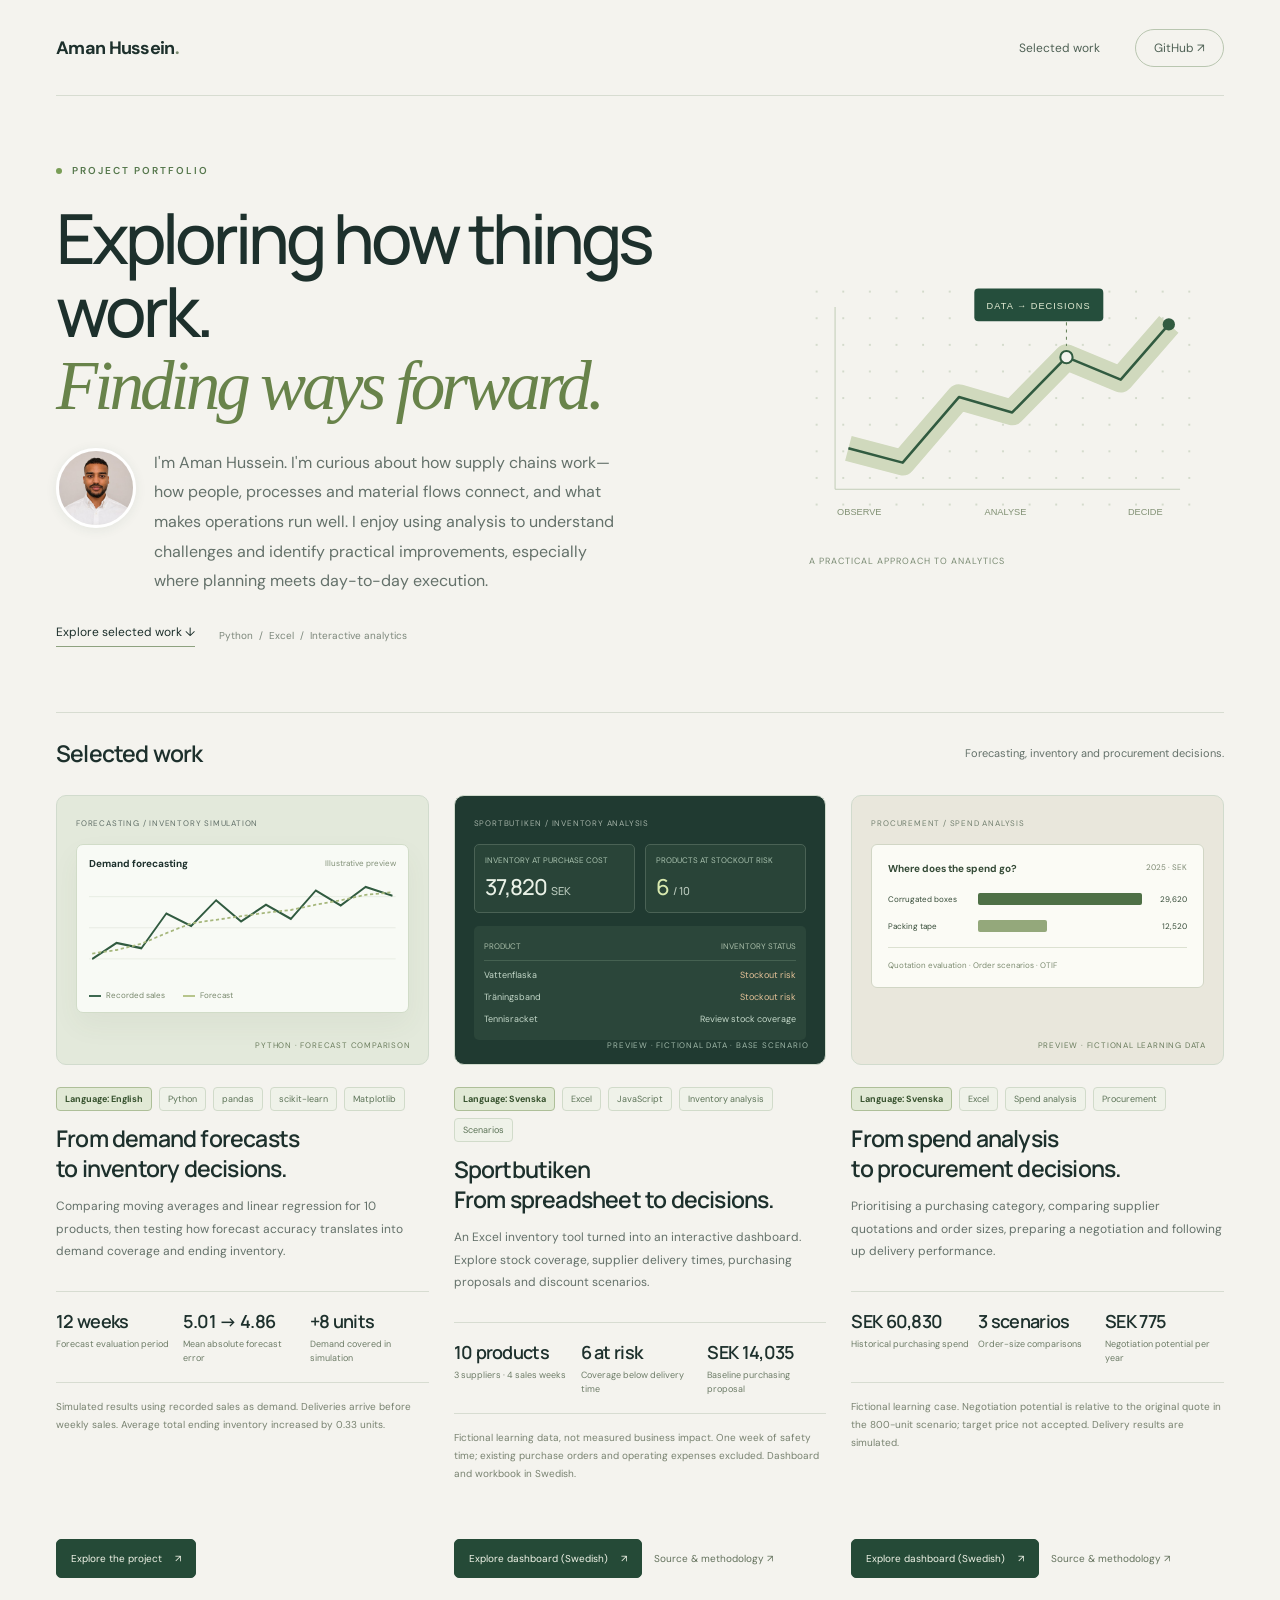
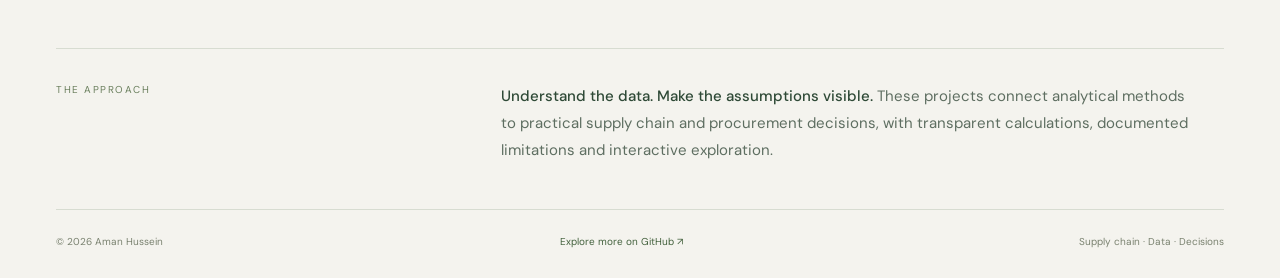
==== index.html @ ba4abe43 "Add approved portrait beside portfolio introduction" ====
<!doctype html>
<html lang="en">
<head>
<meta charset="utf-8"><meta name="viewport" content="width=device-width,initial-scale=1">
<title>Aman Hussein — Supply Chain Analytics</title>
<meta name="description" content="Selected projects by Aman Hussein. Explore forecasting, inventory planning, spend analysis and procurement decisions.">
<link rel="preconnect" href="https://fonts.googleapis.com">
<link href="https://fonts.googleapis.com/css2?family=DM+Sans:wght@400;500;600;700&family=Manrope:wght@400;500;600;700;800&display=swap" rel="stylesheet">
<style>
:root{--paper:#f4f3ee;--ink:#1d302c;--muted:#64716a;--green:#254e3c;--lime:#c3dc89;--line:#d7dcd1}
*{box-sizing:border-box}html{scroll-behavior:smooth}body{margin:0;background:var(--paper);color:var(--ink);font:15px "DM Sans",sans-serif;-webkit-font-smoothing:antialiased}a{color:inherit}a:focus-visible{outline:3px solid #769449;outline-offset:6px}::selection{background:#d0e5a8}nav,main,footer{width:min(1320px,calc(100% - 112px));margin:auto}nav{height:96px;display:flex;justify-content:space-between;align-items:center;border-bottom:1px solid var(--line)}.name{text-decoration:none;font-weight:700;letter-spacing:-.7px;font-size:18px}.name span{color:#7c8c72}.nav-links{display:flex;gap:35px;align-items:center}.nav-links a{text-decoration:none;font-size:12px;color:#4f6155}.nav-links a:hover{color:#1f442d}.external{border:1px solid #b9c6b0;border-radius:30px;padding:10px 18px}.hero{display:grid;grid-template-columns:1.4fr 1fr;gap:40px;padding:68px 0 65px;position:relative;align-items:center}.eyebrow{font-size:10px;letter-spacing:2px;font-weight:600;text-transform:uppercase;color:#55774c;display:flex;align-items:center;gap:10px}.eyebrow:before{content:"";height:6px;width:6px;background:#799d56;border-radius:50%}h1{font:500 clamp(46px,5.4vw,76px)/1.05 Manrope,sans-serif;letter-spacing:-4px;margin:25px 0}.emphasis{font-family:Georgia,serif;font-style:italic;font-weight:400;color:#68834a}.intro{font-size:16px;line-height:1.85;max-width:480px;color:var(--muted);margin:25px 0}.hero-bottom{display:flex;align-items:center;gap:24px;margin-top:28px}.text-link{font-size:12px;text-decoration:none;border-bottom:1px solid #8ea280;padding-bottom:6px}.discipline{font-size:10px;color:#7c877b}.hero-art{position:relative;padding:20px 5px 0 35px}.hero-art svg{width:100%;display:block;overflow:visible}.art-caption{display:flex;justify-content:space-between;color:#7a8b73;font-size:9px;letter-spacing:1px;margin:10px 20px 0}.work-head{display:flex;align-items:center;justify-content:space-between;padding:24px 0 26px;border-top:1px solid var(--line)}.work-title{display:flex;gap:16px;align-items:baseline}h2{font:600 23px Manrope,sans-serif;letter-spacing:-.8px;margin:0}.counter{font-size:10px;color:#75836d;border:1px solid #cbd4c4;border-radius:20px;padding:4px 8px}.work-head p{font-size:11px;color:var(--muted);margin:0}.projects{display:grid;grid-template-columns:1fr 1fr;gap:30px}.project{min-width:0;display:flex;flex-direction:column}.preview{display:block;position:relative;height:285px;border-radius:10px;overflow:hidden;text-decoration:none;border:1px solid #d1dbcd;transition:transform .25s,border-color .25s}.preview:hover{transform:translateY(-4px);border-color:#829b72}.preview-forecast{background:#e3e9db;padding:26px 29px}.preview-stock{background:#203a31;padding:26px 29px;color:#e9f1e6}.preview-meta{font-size:9px;letter-spacing:1.3px;font-weight:600;display:flex;justify-content:space-between;margin-bottom:16px}.preview-meta span:last-child{opacity:.65;font-weight:400}.mini-chart{background:#f8faf5;border:1px solid #d1dcc8;border-radius:7px;padding:16px 18px;box-shadow:0 12px 28px #4155360e}.mini-chart-header{display:flex;align-items:center;justify-content:space-between;font-size:10px}.mini-chart-header small{font-size:8px;color:#819077}.mini-chart svg{width:100%;height:126px;display:block}.chart-legend{display:flex;gap:18px;font-size:8px;color:#77876b;align-items:center}.chart-legend span:before{content:"";display:inline-block;width:12px;height:2px;background:#3d6850;vertical-align:middle;margin-right:5px}.chart-legend span:last-child:before{background:#b7c58c}.preview-label{position:absolute;right:17px;bottom:14px;font-size:8px;letter-spacing:.8px;color:#6c7e5e}.preview-stock .preview-label{color:#9fb7a8}.stock-dash{display:grid;grid-template-columns:1fr 1fr;gap:10px}.stock-kpi{border:1px solid #4a6255;border-radius:5px;padding:13px;background:#294438}.stock-kpi small{font-size:8px;color:#a8c1ae;display:block;margin-bottom:7px}.stock-kpi strong{font:500 24px Manrope;letter-spacing:-1px}.stock-kpi strong span{font-size:11px;color:#b9c9bc;margin-left:4px;letter-spacing:0}.stock-kpi:last-child strong{color:#d8e9af}.stock-list{margin-top:13px;padding:13px 15px;background:#2b463a;border-radius:5px;font-size:9px}.stock-line{display:flex;justify-content:space-between;padding:5px 0;color:#c4d8c9}.stock-line:first-child{border-bottom:1px solid #456151;padding-bottom:9px;margin-bottom:3px;color:#a9bea9;font-size:8px}.risk{color:#e4c197!important}.tag-row{display:flex;gap:7px;flex-wrap:wrap;padding:22px 0 13px}.tag{font-size:9px;color:#5c7357;border:1px solid #d1dbca;border-radius:4px;padding:5px 8px;background:#eff2e9}.project h3{font:600 clamp(21px,2.15vw,29px)/1.3 Manrope;letter-spacing:-1px;margin:0 0 12px;max-width:510px}.project-description{font-size:13px;line-height:1.85;color:var(--muted);margin:0;max-width:540px;min-height:74px}.project-facts{display:grid;grid-template-columns:repeat(3,1fr);border-top:1px solid var(--line);border-bottom:1px solid var(--line);margin:22px 0 15px;padding:17px 0;gap:14px}.fact strong{display:block;font:600 21px Manrope;letter-spacing:-.7px}.fact small{display:block;font-size:10px;line-height:1.5;color:#6d7c67;margin-top:5px}.project-note{font-size:10px;line-height:1.8;color:#788270;margin:0 0 20px;min-height:54px}.project-actions{display:flex;align-items:center;gap:22px;margin-top:auto;padding-bottom:12px}.button{background:#254a37;border:1px solid #254a37;color:#f2f5e9;text-decoration:none;padding:12px 19px;border-radius:5px;font-size:11px;display:inline-flex;align-items:center;justify-content:space-between;gap:22px;transition:background .15s}.button:hover{background:#376247}.source-link{font-size:10px;text-decoration:none;color:#63715c}.source-link:hover{text-decoration:underline}.approach{border-top:1px solid var(--line);margin-top:58px;display:grid;grid-template-columns:.8fr 1.5fr;gap:60px;padding:34px 0 45px}.approach-title{font-size:10px;letter-spacing:1.5px;color:#6a7f5d;text-transform:uppercase}.approach p{margin:0;font-size:15px;line-height:1.8;color:#5e6e61;max-width:700px}.approach p strong{font-weight:500;color:#2e4936}footer{border-top:1px solid var(--line);padding:25px 0 30px;display:flex;justify-content:space-between;align-items:center;color:#79816f;font-size:10px}footer a{text-decoration:none;color:#43613d}.mobile-only{display:none}@media(min-width:1600px){.hero{padding-top:82px;padding-bottom:80px}.preview{height:310px}.mini-chart svg{height:145px}.stock-kpi{padding:17px}.stock-list{padding-top:17px;padding-bottom:17px}}@media(max-width:1050px){nav,main,footer{width:calc(100% - 64px)}.hero{grid-template-columns:1.25fr 1fr;gap:20px}h1{font-size:55px;letter-spacing:-3px}.hero-art{padding-left:0}.preview{height:265px;padding:22px}.preview-meta{font-size:8px}.mini-chart{padding:13px}.mini-chart svg{height:115px}.project-facts{gap:10px}.fact strong{font-size:18px}.project-actions{gap:14px}.button{padding:11px 13px;gap:15px}.source-link{font-size:9px}}@media(max-width:760px){nav,main,footer{width:calc(100% - 40px)}nav{height:76px}.nav-links{gap:16px}.nav-links a{font-size:11px}.hero{grid-template-columns:1fr;padding:42px 0 40px}.hero-art{display:none}h1{font-size:clamp(44px,9vw,66px);letter-spacing:-2.8px}.intro{font-size:15px;max-width:520px}.projects{grid-template-columns:1fr;gap:40px}.work-head{align-items:start;gap:15px}.work-head p{max-width:135px;text-align:right;line-height:1.6;font-size:10px}.preview{height:285px}.mini-chart svg{height:133px}.project-description,.project-note{min-height:0}.fact strong{font-size:22px}.approach{grid-template-columns:1fr;gap:18px;margin-top:35px;padding-top:27px}.project h3{font-size:27px}.project-actions{gap:23px}.button{font-size:12px;padding:13px 17px}.source-link{font-size:11px}.hero-bottom{gap:17px}.discipline{font-size:9px}.external{padding:8px 12px}footer{gap:20px;line-height:1.7}}@media(prefers-reduced-motion:reduce){html{scroll-behavior:auto}*{transition:none!important}}
.language-tag{background:#e1e9d5;border-color:#aebf99;color:#36512d;font-weight:700}
.preview-procurement{background:#e9e7dc;padding:26px 25px;color:#344a36}.procurement-mini{background:#fbfbf5;border:1px solid #d1d6c5;border-radius:6px;padding:17px 16px}.procurement-mini-title{display:flex;justify-content:space-between;font-size:10px;margin-bottom:18px}.procurement-mini-title span{font-size:8px;color:#7d8972}.procurement-mini-row{display:grid;grid-template-columns:90px 1fr 45px;align-items:center;gap:10px;font-size:8px;margin:15px 0}.procurement-mini-row i{height:12px;background:#4e7046;border-radius:2px}.procurement-mini-row:nth-child(3) i{width:42%;background:#94a87b}.procurement-mini-row b{font-weight:400;text-align:right}.procurement-foot{border-top:1px solid #dce1d1;padding-top:12px;font-size:8px;color:#7d8c71}.preview-procurement .preview-label{color:#6a7c5d}@media(min-width:1200px){.projects{grid-template-columns:repeat(3,minmax(0,1fr));gap:25px}.project h3{font-size:23px;letter-spacing:-.8px}.preview{padding:22px 19px;height:270px}.preview-meta{font-size:8px;letter-spacing:.8px}.mini-chart{padding:12px}.mini-chart svg{height:120px}.stock-kpi{padding:10px}.stock-kpi strong{font-size:22px}.stock-list{padding:10px}.project-actions{flex-wrap:wrap;gap:12px}.project-facts{gap:8px}.fact strong{font-size:18px}.fact small{font-size:9px}.project-description{font-size:12px}.procurement-mini-row{grid-template-columns:84px 1fr 39px;gap:6px}.project-note{min-height:90px}.button{font-size:10px;padding:12px 14px;gap:13px}}.intro-profile{display:flex;align-items:flex-start;gap:18px;margin:25px 0;max-width:560px}.profile-photo{width:80px;height:80px;flex:0 0 80px;border-radius:50%;object-fit:cover;border:3px solid #fff;box-shadow:0 2px 12px rgba(37,78,60,.08)}.intro-profile .intro{margin:0;min-width:0}@media(max-width:760px){.intro-profile{gap:14px}.profile-photo{width:64px;height:64px;flex-basis:64px}}
</style>
</head>
<body>
<nav aria-label="Main navigation"><a class="name" href="#top">Aman Hussein<span>.</span></a><div class="nav-links"><a href="#work">Selected work</a><a href="https://github.com/AmanHussein" class="external">GitHub ↗</a></div></nav>
<main id="top">
<section class="hero" aria-labelledby="hero-title">
<div><div class="eyebrow">Project portfolio</div><h1 id="hero-title">Exploring how things work.<br><span class="emphasis">Finding ways forward.</span></h1><div class="intro-profile"><img class="profile-photo" src="assets/aman-hussein.jpg" alt="Aman Hussein" width="80" height="80" decoding="async"><p class="intro">I'm Aman Hussein. I'm curious about how supply chains work—how people, processes and material flows connect, and what makes operations run well. I enjoy using analysis to understand challenges and identify practical improvements, especially where planning meets day-to-day execution.</p></div><div class="hero-bottom"><a class="text-link" href="#work">Explore selected work <span aria-hidden="true">↓</span></a><span class="discipline">Python &nbsp;/&nbsp; Excel &nbsp;/&nbsp; Interactive analytics</span></div></div>
<div class="hero-art" aria-hidden="true">
<svg viewBox="0 0 420 275" fill="none"><defs><pattern id="grid" width="26" height="26" patternUnits="userSpaceOnUse"><circle cx="1" cy="1" r="1" fill="#cbd4c2"/></pattern></defs><rect x="10" y="8" width="400" height="250" fill="url(#grid)"/><path d="M45 220H382M45 220V42" stroke="#c2cdb8"/><path d="M58 180L111 194L166 130L218 145L271 91L324 113L371 59" stroke="#d0d9bd" stroke-width="25" stroke-linejoin="round"/><path d="M58 180L111 194L166 130L218 145L271 91L324 113L371 59" stroke="#315b40" stroke-width="2.5" stroke-linejoin="round"/><circle cx="271" cy="91" r="6" fill="#f4f3ee" stroke="#315b40" stroke-width="2"/><circle cx="371" cy="59" r="6" fill="#315b40"/><rect x="181" y="24" width="126" height="32" rx="4" fill="#254e3c"/><text x="193" y="44" fill="#e2ebd3" font-size="9" font-family="Arial" letter-spacing="1">DATA → DECISIONS</text><path d="M271 57V80" stroke="#66815a" stroke-dasharray="3 4"/><text x="47" y="245" fill="#809073" font-size="9" font-family="Arial">OBSERVE</text><text x="191" y="245" fill="#809073" font-size="9" font-family="Arial">ANALYSE</text><text x="331" y="245" fill="#809073" font-size="9" font-family="Arial">DECIDE</text></svg>
<div class="art-caption"><span>A PRACTICAL APPROACH TO ANALYTICS</span></div>
</div></section>
<section id="work" aria-labelledby="work-title"><div class="work-head"><div class="work-title"><h2 id="work-title">Selected work</h2></div><p>Forecasting, inventory and procurement decisions.</p></div>
<div class="projects">
<article class="project">
<a class="preview preview-forecast" href="dashboard.html" aria-label="Explore demand forecasting and inventory decisions">
<div class="preview-meta"><span>FORECASTING / INVENTORY SIMULATION</span></div>
<div class="mini-chart"><div class="mini-chart-header"><strong>Demand forecasting</strong><small>Illustrative preview</small></div><svg viewBox="0 0 480 135" preserveAspectRatio="none" aria-hidden="true"><path d="M0 30H480M0 65H480M0 100H480" stroke="#e4e9de"/><path d="M5 100L43 82L82 88L121 49L160 63L199 34L238 58L277 39L316 55L355 23L394 40L433 19L475 29" stroke="#315b40" stroke-width="2.5" fill="none"/><path d="M5 94L43 90L82 83L121 71L160 60L199 56L238 52L277 48L316 45L355 39L394 34L433 28L475 25" stroke="#a6b77c" stroke-width="2" fill="none" stroke-dasharray="5 4"/></svg><div class="chart-legend"><span>Recorded sales</span><span>Forecast</span></div></div><span class="preview-label">PYTHON · FORECAST COMPARISON</span></a>
<div class="tag-row"><span class="tag language-tag" lang="en">Language: English</span><span class="tag">Python</span><span class="tag">pandas</span><span class="tag">scikit-learn</span><span class="tag">Matplotlib</span></div>
<h3>From demand forecasts<br>to inventory decisions.</h3><p class="project-description">Comparing moving averages and linear regression for 10 products, then testing how forecast accuracy translates into demand coverage and ending inventory.</p>
<div class="project-facts"><div class="fact"><strong>12 weeks</strong><small>Forecast evaluation period</small></div><div class="fact"><strong>5.01 → 4.86</strong><small>Mean absolute forecast error</small></div><div class="fact"><strong>+8 units</strong><small>Demand covered in simulation</small></div></div>
<p class="project-note">Simulated results using recorded sales as demand. Deliveries arrive before weekly sales. Average total ending inventory increased by 0.33 units.</p><div class="project-actions"><a class="button" href="dashboard.html">Explore the project <span aria-hidden="true">↗</span></a></div>
</article>
<article class="project">
<a class="preview preview-stock" href="https://amanhussein.github.io/sportbutiken-dashboard./" aria-label="Explore Sportbutiken's inventory dashboard">
<div class="preview-meta"><span>SPORTBUTIKEN / INVENTORY ANALYSIS</span></div><div class="stock-dash"><div class="stock-kpi"><small>INVENTORY AT PURCHASE COST</small><strong>37,820<span>SEK</span></strong></div><div class="stock-kpi"><small>PRODUCTS AT STOCKOUT RISK</small><strong>6<span>/ 10</span></strong></div></div><div class="stock-list"><div class="stock-line"><span>PRODUCT</span><span>INVENTORY STATUS</span></div><div class="stock-line"><span>Vattenflaska</span><span class="risk">Stockout risk</span></div><div class="stock-line"><span>Träningsband</span><span class="risk">Stockout risk</span></div><div class="stock-line"><span>Tennisracket</span><span>Review stock coverage</span></div></div><span class="preview-label">PREVIEW · FICTIONAL DATA · BASE SCENARIO</span></a>
<div class="tag-row"><span class="tag language-tag">Language: <span lang="sv">Svenska</span></span><span class="tag">Excel</span><span class="tag">JavaScript</span><span class="tag">Inventory analysis</span><span class="tag">Scenarios</span></div>
<h3>Sportbutiken<br>From spreadsheet to decisions.</h3><p class="project-description">An Excel inventory tool turned into an interactive dashboard. Explore stock coverage, supplier delivery times, purchasing proposals and discount scenarios.</p>
<div class="project-facts"><div class="fact"><strong>10 products</strong><small>3 suppliers · 4 sales weeks</small></div><div class="fact"><strong>6 at risk</strong><small>Coverage below delivery time</small></div><div class="fact"><strong>SEK 14,035</strong><small>Baseline purchasing proposal</small></div></div>
<p class="project-note">Fictional learning data, not measured business impact. One week of safety time; existing purchase orders and operating expenses excluded. Dashboard and workbook in Swedish.</p><div class="project-actions"><a class="button" href="https://amanhussein.github.io/sportbutiken-dashboard./">Explore dashboard (Swedish) <span aria-hidden="true">↗</span></a><a class="source-link" href="https://github.com/AmanHussein/sportbutiken-dashboard.">Source &amp; methodology ↗</a></div>
</article>
<article class="project">
<a class="preview preview-procurement" href="procurement/" aria-label="Explore spend analysis and procurement decisions">
<div class="preview-meta"><span>PROCUREMENT / SPEND ANALYSIS</span></div>
<div class="procurement-mini"><div class="procurement-mini-title"><strong>Where does the spend go?</strong><span>2025 · SEK</span></div><div class="procurement-mini-row"><span>Corrugated boxes</span><i></i><b>29,620</b></div><div class="procurement-mini-row"><span>Packing tape</span><i></i><b>12,520</b></div><div class="procurement-foot">Quotation evaluation · Order scenarios · OTIF</div></div>
<span class="preview-label">PREVIEW · FICTIONAL LEARNING DATA</span></a>
<div class="tag-row"><span class="tag language-tag">Language: <span lang="sv">Svenska</span></span><span class="tag">Excel</span><span class="tag">Spend analysis</span><span class="tag">Procurement</span></div>
<h3>From spend analysis<br>to procurement decisions.</h3><p class="project-description">Prioritising a purchasing category, comparing supplier quotations and order sizes, preparing a negotiation and following up delivery performance.</p>
<div class="project-facts"><div class="fact"><strong>SEK 60,830</strong><small>Historical purchasing spend</small></div><div class="fact"><strong>3 scenarios</strong><small>Order-size comparisons</small></div><div class="fact"><strong>SEK 775</strong><small>Negotiation potential per year</small></div></div>
<p class="project-note">Fictional learning case. Negotiation potential is relative to the original quote in the 800-unit scenario; target price not accepted. Delivery results are simulated.</p><div class="project-actions"><a class="button" href="procurement/">Explore dashboard (Swedish) <span aria-hidden="true">↗</span></a><a class="source-link" href="https://github.com/AmanHussein/AmanHussein.github.io/tree/main/procurement">Source &amp; methodology ↗</a></div>
</article></div></section>
<section class="approach" aria-label="Approach"><div class="approach-title">The approach</div><p><strong>Understand the data. Make the assumptions visible.</strong> These projects connect analytical methods to practical supply chain and procurement decisions, with transparent calculations, documented limitations and interactive exploration.</p></section>
</main><footer><span>© 2026 Aman Hussein</span><a href="https://github.com/AmanHussein">Explore more on GitHub ↗</a><span>Supply chain · Data · Decisions</span></footer>
</body></html>
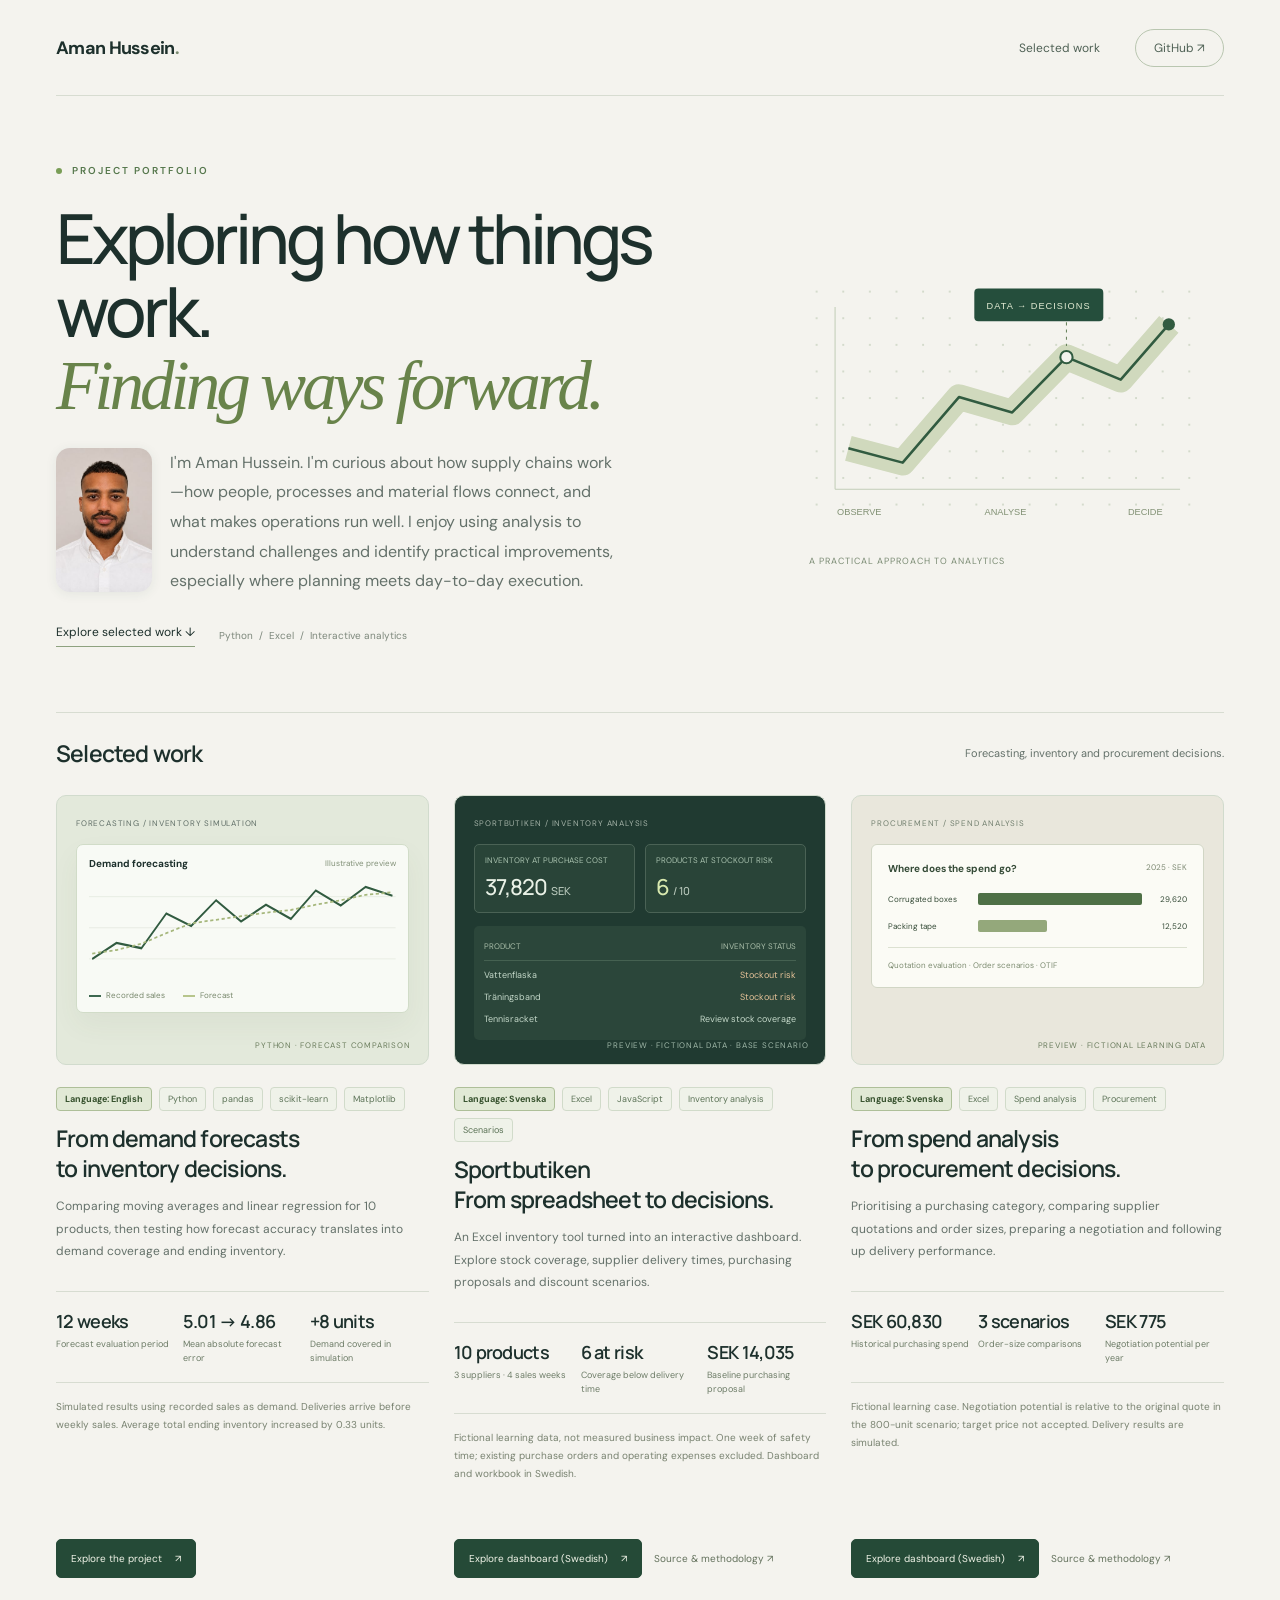
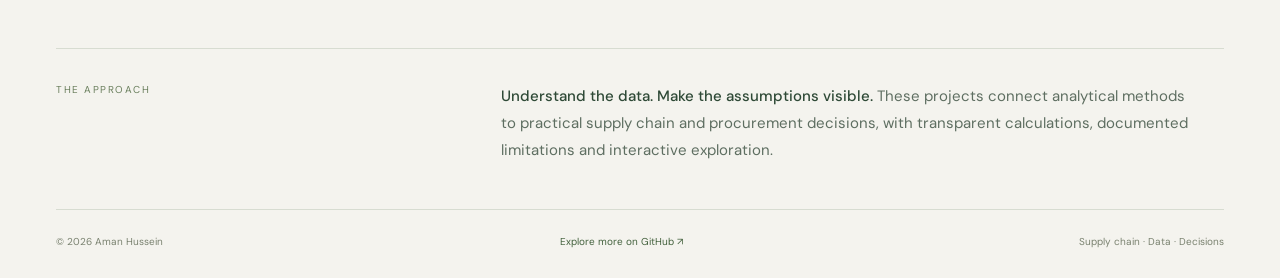
==== commit f6b4df15: "Use larger portrait with rounded rectangular corners" ====
--- a/index.html
+++ b/index.html
@@ -10,14 +10,14 @@
 :root{--paper:#f4f3ee;--ink:#1d302c;--muted:#64716a;--green:#254e3c;--lime:#c3dc89;--line:#d7dcd1}
 *{box-sizing:border-box}html{scroll-behavior:smooth}body{margin:0;background:var(--paper);color:var(--ink);font:15px "DM Sans",sans-serif;-webkit-font-smoothing:antialiased}a{color:inherit}a:focus-visible{outline:3px solid #769449;outline-offset:6px}::selection{background:#d0e5a8}nav,main,footer{width:min(1320px,calc(100% - 112px));margin:auto}nav{height:96px;display:flex;justify-content:space-between;align-items:center;border-bottom:1px solid var(--line)}.name{text-decoration:none;font-weight:700;letter-spacing:-.7px;font-size:18px}.name span{color:#7c8c72}.nav-links{display:flex;gap:35px;align-items:center}.nav-links a{text-decoration:none;font-size:12px;color:#4f6155}.nav-links a:hover{color:#1f442d}.external{border:1px solid #b9c6b0;border-radius:30px;padding:10px 18px}.hero{display:grid;grid-template-columns:1.4fr 1fr;gap:40px;padding:68px 0 65px;position:relative;align-items:center}.eyebrow{font-size:10px;letter-spacing:2px;font-weight:600;text-transform:uppercase;color:#55774c;display:flex;align-items:center;gap:10px}.eyebrow:before{content:"";height:6px;width:6px;background:#799d56;border-radius:50%}h1{font:500 clamp(46px,5.4vw,76px)/1.05 Manrope,sans-serif;letter-spacing:-4px;margin:25px 0}.emphasis{font-family:Georgia,serif;font-style:italic;font-weight:400;color:#68834a}.intro{font-size:16px;line-height:1.85;max-width:480px;color:var(--muted);margin:25px 0}.hero-bottom{display:flex;align-items:center;gap:24px;margin-top:28px}.text-link{font-size:12px;text-decoration:none;border-bottom:1px solid #8ea280;padding-bottom:6px}.discipline{font-size:10px;color:#7c877b}.hero-art{position:relative;padding:20px 5px 0 35px}.hero-art svg{width:100%;display:block;overflow:visible}.art-caption{display:flex;justify-content:space-between;color:#7a8b73;font-size:9px;letter-spacing:1px;margin:10px 20px 0}.work-head{display:flex;align-items:center;justify-content:space-between;padding:24px 0 26px;border-top:1px solid var(--line)}.work-title{display:flex;gap:16px;align-items:baseline}h2{font:600 23px Manrope,sans-serif;letter-spacing:-.8px;margin:0}.counter{font-size:10px;color:#75836d;border:1px solid #cbd4c4;border-radius:20px;padding:4px 8px}.work-head p{font-size:11px;color:var(--muted);margin:0}.projects{display:grid;grid-template-columns:1fr 1fr;gap:30px}.project{min-width:0;display:flex;flex-direction:column}.preview{display:block;position:relative;height:285px;border-radius:10px;overflow:hidden;text-decoration:none;border:1px solid #d1dbcd;transition:transform .25s,border-color .25s}.preview:hover{transform:translateY(-4px);border-color:#829b72}.preview-forecast{background:#e3e9db;padding:26px 29px}.preview-stock{background:#203a31;padding:26px 29px;color:#e9f1e6}.preview-meta{font-size:9px;letter-spacing:1.3px;font-weight:600;display:flex;justify-content:space-between;margin-bottom:16px}.preview-meta span:last-child{opacity:.65;font-weight:400}.mini-chart{background:#f8faf5;border:1px solid #d1dcc8;border-radius:7px;padding:16px 18px;box-shadow:0 12px 28px #4155360e}.mini-chart-header{display:flex;align-items:center;justify-content:space-between;font-size:10px}.mini-chart-header small{font-size:8px;color:#819077}.mini-chart svg{width:100%;height:126px;display:block}.chart-legend{display:flex;gap:18px;font-size:8px;color:#77876b;align-items:center}.chart-legend span:before{content:"";display:inline-block;width:12px;height:2px;background:#3d6850;vertical-align:middle;margin-right:5px}.chart-legend span:last-child:before{background:#b7c58c}.preview-label{position:absolute;right:17px;bottom:14px;font-size:8px;letter-spacing:.8px;color:#6c7e5e}.preview-stock .preview-label{color:#9fb7a8}.stock-dash{display:grid;grid-template-columns:1fr 1fr;gap:10px}.stock-kpi{border:1px solid #4a6255;border-radius:5px;padding:13px;background:#294438}.stock-kpi small{font-size:8px;color:#a8c1ae;display:block;margin-bottom:7px}.stock-kpi strong{font:500 24px Manrope;letter-spacing:-1px}.stock-kpi strong span{font-size:11px;color:#b9c9bc;margin-left:4px;letter-spacing:0}.stock-kpi:last-child strong{color:#d8e9af}.stock-list{margin-top:13px;padding:13px 15px;background:#2b463a;border-radius:5px;font-size:9px}.stock-line{display:flex;justify-content:space-between;padding:5px 0;color:#c4d8c9}.stock-line:first-child{border-bottom:1px solid #456151;padding-bottom:9px;margin-bottom:3px;color:#a9bea9;font-size:8px}.risk{color:#e4c197!important}.tag-row{display:flex;gap:7px;flex-wrap:wrap;padding:22px 0 13px}.tag{font-size:9px;color:#5c7357;border:1px solid #d1dbca;border-radius:4px;padding:5px 8px;background:#eff2e9}.project h3{font:600 clamp(21px,2.15vw,29px)/1.3 Manrope;letter-spacing:-1px;margin:0 0 12px;max-width:510px}.project-description{font-size:13px;line-height:1.85;color:var(--muted);margin:0;max-width:540px;min-height:74px}.project-facts{display:grid;grid-template-columns:repeat(3,1fr);border-top:1px solid var(--line);border-bottom:1px solid var(--line);margin:22px 0 15px;padding:17px 0;gap:14px}.fact strong{display:block;font:600 21px Manrope;letter-spacing:-.7px}.fact small{display:block;font-size:10px;line-height:1.5;color:#6d7c67;margin-top:5px}.project-note{font-size:10px;line-height:1.8;color:#788270;margin:0 0 20px;min-height:54px}.project-actions{display:flex;align-items:center;gap:22px;margin-top:auto;padding-bottom:12px}.button{background:#254a37;border:1px solid #254a37;color:#f2f5e9;text-decoration:none;padding:12px 19px;border-radius:5px;font-size:11px;display:inline-flex;align-items:center;justify-content:space-between;gap:22px;transition:background .15s}.button:hover{background:#376247}.source-link{font-size:10px;text-decoration:none;color:#63715c}.source-link:hover{text-decoration:underline}.approach{border-top:1px solid var(--line);margin-top:58px;display:grid;grid-template-columns:.8fr 1.5fr;gap:60px;padding:34px 0 45px}.approach-title{font-size:10px;letter-spacing:1.5px;color:#6a7f5d;text-transform:uppercase}.approach p{margin:0;font-size:15px;line-height:1.8;color:#5e6e61;max-width:700px}.approach p strong{font-weight:500;color:#2e4936}footer{border-top:1px solid var(--line);padding:25px 0 30px;display:flex;justify-content:space-between;align-items:center;color:#79816f;font-size:10px}footer a{text-decoration:none;color:#43613d}.mobile-only{display:none}@media(min-width:1600px){.hero{padding-top:82px;padding-bottom:80px}.preview{height:310px}.mini-chart svg{height:145px}.stock-kpi{padding:17px}.stock-list{padding-top:17px;padding-bottom:17px}}@media(max-width:1050px){nav,main,footer{width:calc(100% - 64px)}.hero{grid-template-columns:1.25fr 1fr;gap:20px}h1{font-size:55px;letter-spacing:-3px}.hero-art{padding-left:0}.preview{height:265px;padding:22px}.preview-meta{font-size:8px}.mini-chart{padding:13px}.mini-chart svg{height:115px}.project-facts{gap:10px}.fact strong{font-size:18px}.project-actions{gap:14px}.button{padding:11px 13px;gap:15px}.source-link{font-size:9px}}@media(max-width:760px){nav,main,footer{width:calc(100% - 40px)}nav{height:76px}.nav-links{gap:16px}.nav-links a{font-size:11px}.hero{grid-template-columns:1fr;padding:42px 0 40px}.hero-art{display:none}h1{font-size:clamp(44px,9vw,66px);letter-spacing:-2.8px}.intro{font-size:15px;max-width:520px}.projects{grid-template-columns:1fr;gap:40px}.work-head{align-items:start;gap:15px}.work-head p{max-width:135px;text-align:right;line-height:1.6;font-size:10px}.preview{height:285px}.mini-chart svg{height:133px}.project-description,.project-note{min-height:0}.fact strong{font-size:22px}.approach{grid-template-columns:1fr;gap:18px;margin-top:35px;padding-top:27px}.project h3{font-size:27px}.project-actions{gap:23px}.button{font-size:12px;padding:13px 17px}.source-link{font-size:11px}.hero-bottom{gap:17px}.discipline{font-size:9px}.external{padding:8px 12px}footer{gap:20px;line-height:1.7}}@media(prefers-reduced-motion:reduce){html{scroll-behavior:auto}*{transition:none!important}}
 .language-tag{background:#e1e9d5;border-color:#aebf99;color:#36512d;font-weight:700}
-.preview-procurement{background:#e9e7dc;padding:26px 25px;color:#344a36}.procurement-mini{background:#fbfbf5;border:1px solid #d1d6c5;border-radius:6px;padding:17px 16px}.procurement-mini-title{display:flex;justify-content:space-between;font-size:10px;margin-bottom:18px}.procurement-mini-title span{font-size:8px;color:#7d8972}.procurement-mini-row{display:grid;grid-template-columns:90px 1fr 45px;align-items:center;gap:10px;font-size:8px;margin:15px 0}.procurement-mini-row i{height:12px;background:#4e7046;border-radius:2px}.procurement-mini-row:nth-child(3) i{width:42%;background:#94a87b}.procurement-mini-row b{font-weight:400;text-align:right}.procurement-foot{border-top:1px solid #dce1d1;padding-top:12px;font-size:8px;color:#7d8c71}.preview-procurement .preview-label{color:#6a7c5d}@media(min-width:1200px){.projects{grid-template-columns:repeat(3,minmax(0,1fr));gap:25px}.project h3{font-size:23px;letter-spacing:-.8px}.preview{padding:22px 19px;height:270px}.preview-meta{font-size:8px;letter-spacing:.8px}.mini-chart{padding:12px}.mini-chart svg{height:120px}.stock-kpi{padding:10px}.stock-kpi strong{font-size:22px}.stock-list{padding:10px}.project-actions{flex-wrap:wrap;gap:12px}.project-facts{gap:8px}.fact strong{font-size:18px}.fact small{font-size:9px}.project-description{font-size:12px}.procurement-mini-row{grid-template-columns:84px 1fr 39px;gap:6px}.project-note{min-height:90px}.button{font-size:10px;padding:12px 14px;gap:13px}}.intro-profile{display:flex;align-items:flex-start;gap:18px;margin:25px 0;max-width:560px}.profile-photo{width:80px;height:80px;flex:0 0 80px;border-radius:50%;object-fit:cover;border:3px solid #fff;box-shadow:0 2px 12px rgba(37,78,60,.08)}.intro-profile .intro{margin:0;min-width:0}@media(max-width:760px){.intro-profile{gap:14px}.profile-photo{width:64px;height:64px;flex-basis:64px}}
+.preview-procurement{background:#e9e7dc;padding:26px 25px;color:#344a36}.procurement-mini{background:#fbfbf5;border:1px solid #d1d6c5;border-radius:6px;padding:17px 16px}.procurement-mini-title{display:flex;justify-content:space-between;font-size:10px;margin-bottom:18px}.procurement-mini-title span{font-size:8px;color:#7d8972}.procurement-mini-row{display:grid;grid-template-columns:90px 1fr 45px;align-items:center;gap:10px;font-size:8px;margin:15px 0}.procurement-mini-row i{height:12px;background:#4e7046;border-radius:2px}.procurement-mini-row:nth-child(3) i{width:42%;background:#94a87b}.procurement-mini-row b{font-weight:400;text-align:right}.procurement-foot{border-top:1px solid #dce1d1;padding-top:12px;font-size:8px;color:#7d8c71}.preview-procurement .preview-label{color:#6a7c5d}@media(min-width:1200px){.projects{grid-template-columns:repeat(3,minmax(0,1fr));gap:25px}.project h3{font-size:23px;letter-spacing:-.8px}.preview{padding:22px 19px;height:270px}.preview-meta{font-size:8px;letter-spacing:.8px}.mini-chart{padding:12px}.mini-chart svg{height:120px}.stock-kpi{padding:10px}.stock-kpi strong{font-size:22px}.stock-list{padding:10px}.project-actions{flex-wrap:wrap;gap:12px}.project-facts{gap:8px}.fact strong{font-size:18px}.fact small{font-size:9px}.project-description{font-size:12px}.procurement-mini-row{grid-template-columns:84px 1fr 39px;gap:6px}.project-note{min-height:90px}.button{font-size:10px;padding:12px 14px;gap:13px}}.intro-profile{display:flex;align-items:flex-start;gap:18px;margin:25px 0;max-width:560px}.profile-photo{width:96px;height:144px;flex:0 0 96px;border-radius:14px;object-fit:cover;object-position:center;box-shadow:0 2px 12px rgba(37,78,60,.08)}.intro-profile .intro{margin:0;min-width:0}@media(max-width:760px){.intro-profile{gap:14px}.profile-photo{width:80px;height:120px;flex-basis:80px;border-radius:12px}}
 </style>
 </head>
 <body>
 <nav aria-label="Main navigation"><a class="name" href="#top">Aman Hussein<span>.</span></a><div class="nav-links"><a href="#work">Selected work</a><a href="https://github.com/AmanHussein" class="external">GitHub ↗</a></div></nav>
 <main id="top">
 <section class="hero" aria-labelledby="hero-title">
-<div><div class="eyebrow">Project portfolio</div><h1 id="hero-title">Exploring how things work.<br><span class="emphasis">Finding ways forward.</span></h1><div class="intro-profile"><img class="profile-photo" src="assets/aman-hussein.jpg" alt="Aman Hussein" width="80" height="80" decoding="async"><p class="intro">I'm Aman Hussein. I'm curious about how supply chains work—how people, processes and material flows connect, and what makes operations run well. I enjoy using analysis to understand challenges and identify practical improvements, especially where planning meets day-to-day execution.</p></div><div class="hero-bottom"><a class="text-link" href="#work">Explore selected work <span aria-hidden="true">↓</span></a><span class="discipline">Python &nbsp;/&nbsp; Excel &nbsp;/&nbsp; Interactive analytics</span></div></div>
+<div><div class="eyebrow">Project portfolio</div><h1 id="hero-title">Exploring how things work.<br><span class="emphasis">Finding ways forward.</span></h1><div class="intro-profile"><img class="profile-photo" src="assets/aman-hussein.jpg" alt="Aman Hussein" width="96" height="144" decoding="async"><p class="intro">I'm Aman Hussein. I'm curious about how supply chains work—how people, processes and material flows connect, and what makes operations run well. I enjoy using analysis to understand challenges and identify practical improvements, especially where planning meets day-to-day execution.</p></div><div class="hero-bottom"><a class="text-link" href="#work">Explore selected work <span aria-hidden="true">↓</span></a><span class="discipline">Python &nbsp;/&nbsp; Excel &nbsp;/&nbsp; Interactive analytics</span></div></div>
 <div class="hero-art" aria-hidden="true">
 <svg viewBox="0 0 420 275" fill="none"><defs><pattern id="grid" width="26" height="26" patternUnits="userSpaceOnUse"><circle cx="1" cy="1" r="1" fill="#cbd4c2"/></pattern></defs><rect x="10" y="8" width="400" height="250" fill="url(#grid)"/><path d="M45 220H382M45 220V42" stroke="#c2cdb8"/><path d="M58 180L111 194L166 130L218 145L271 91L324 113L371 59" stroke="#d0d9bd" stroke-width="25" stroke-linejoin="round"/><path d="M58 180L111 194L166 130L218 145L271 91L324 113L371 59" stroke="#315b40" stroke-width="2.5" stroke-linejoin="round"/><circle cx="271" cy="91" r="6" fill="#f4f3ee" stroke="#315b40" stroke-width="2"/><circle cx="371" cy="59" r="6" fill="#315b40"/><rect x="181" y="24" width="126" height="32" rx="4" fill="#254e3c"/><text x="193" y="44" fill="#e2ebd3" font-size="9" font-family="Arial" letter-spacing="1">DATA → DECISIONS</text><path d="M271 57V80" stroke="#66815a" stroke-dasharray="3 4"/><text x="47" y="245" fill="#809073" font-size="9" font-family="Arial">OBSERVE</text><text x="191" y="245" fill="#809073" font-size="9" font-family="Arial">ANALYSE</text><text x="331" y="245" fill="#809073" font-size="9" font-family="Arial">DECIDE</text></svg>
 <div class="art-caption"><span>A PRACTICAL APPROACH TO ANALYTICS</span></div>
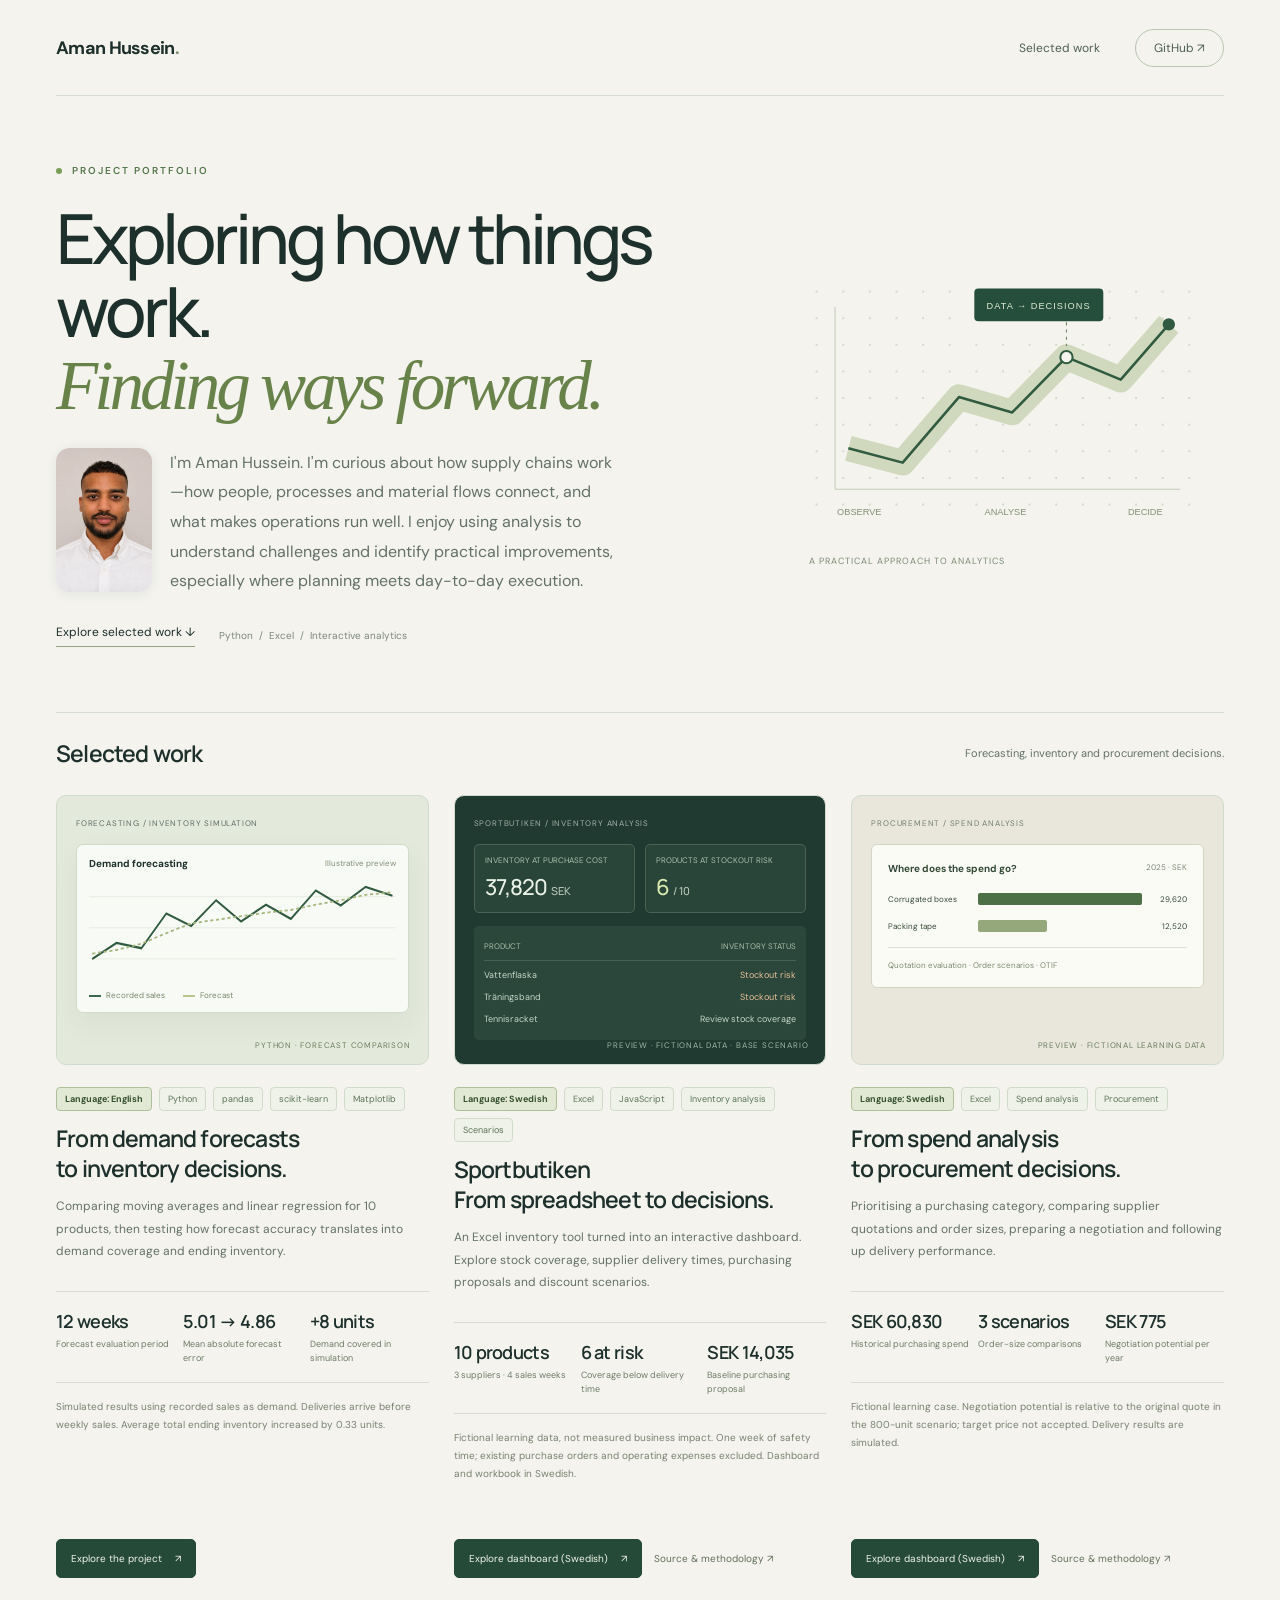
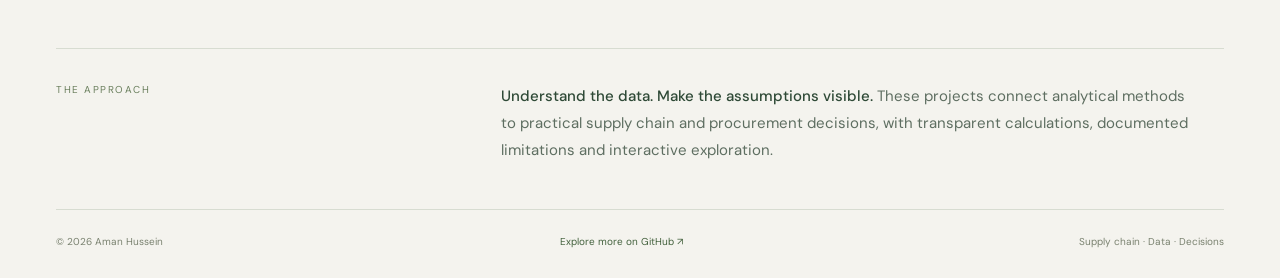
==== commit 615cd8a7: "Use Swedish consistently in project language labels" ====
--- a/index.html
+++ b/index.html
@@ -36,7 +36,7 @@
 <article class="project">
 <a class="preview preview-stock" href="https://amanhussein.github.io/sportbutiken-dashboard./" aria-label="Explore Sportbutiken's inventory dashboard">
 <div class="preview-meta"><span>SPORTBUTIKEN / INVENTORY ANALYSIS</span></div><div class="stock-dash"><div class="stock-kpi"><small>INVENTORY AT PURCHASE COST</small><strong>37,820<span>SEK</span></strong></div><div class="stock-kpi"><small>PRODUCTS AT STOCKOUT RISK</small><strong>6<span>/ 10</span></strong></div></div><div class="stock-list"><div class="stock-line"><span>PRODUCT</span><span>INVENTORY STATUS</span></div><div class="stock-line"><span>Vattenflaska</span><span class="risk">Stockout risk</span></div><div class="stock-line"><span>Träningsband</span><span class="risk">Stockout risk</span></div><div class="stock-line"><span>Tennisracket</span><span>Review stock coverage</span></div></div><span class="preview-label">PREVIEW · FICTIONAL DATA · BASE SCENARIO</span></a>
-<div class="tag-row"><span class="tag language-tag">Language: <span lang="sv">Svenska</span></span><span class="tag">Excel</span><span class="tag">JavaScript</span><span class="tag">Inventory analysis</span><span class="tag">Scenarios</span></div>
+<div class="tag-row"><span class="tag language-tag">Language: <span lang="en">Swedish</span></span><span class="tag">Excel</span><span class="tag">JavaScript</span><span class="tag">Inventory analysis</span><span class="tag">Scenarios</span></div>
 <h3>Sportbutiken<br>From spreadsheet to decisions.</h3><p class="project-description">An Excel inventory tool turned into an interactive dashboard. Explore stock coverage, supplier delivery times, purchasing proposals and discount scenarios.</p>
 <div class="project-facts"><div class="fact"><strong>10 products</strong><small>3 suppliers · 4 sales weeks</small></div><div class="fact"><strong>6 at risk</strong><small>Coverage below delivery time</small></div><div class="fact"><strong>SEK 14,035</strong><small>Baseline purchasing proposal</small></div></div>
 <p class="project-note">Fictional learning data, not measured business impact. One week of safety time; existing purchase orders and operating expenses excluded. Dashboard and workbook in Swedish.</p><div class="project-actions"><a class="button" href="https://amanhussein.github.io/sportbutiken-dashboard./">Explore dashboard (Swedish) <span aria-hidden="true">↗</span></a><a class="source-link" href="https://github.com/AmanHussein/sportbutiken-dashboard.">Source &amp; methodology ↗</a></div>
@@ -46,7 +46,7 @@
 <div class="preview-meta"><span>PROCUREMENT / SPEND ANALYSIS</span></div>
 <div class="procurement-mini"><div class="procurement-mini-title"><strong>Where does the spend go?</strong><span>2025 · SEK</span></div><div class="procurement-mini-row"><span>Corrugated boxes</span><i></i><b>29,620</b></div><div class="procurement-mini-row"><span>Packing tape</span><i></i><b>12,520</b></div><div class="procurement-foot">Quotation evaluation · Order scenarios · OTIF</div></div>
 <span class="preview-label">PREVIEW · FICTIONAL LEARNING DATA</span></a>
-<div class="tag-row"><span class="tag language-tag">Language: <span lang="sv">Svenska</span></span><span class="tag">Excel</span><span class="tag">Spend analysis</span><span class="tag">Procurement</span></div>
+<div class="tag-row"><span class="tag language-tag">Language: <span lang="en">Swedish</span></span><span class="tag">Excel</span><span class="tag">Spend analysis</span><span class="tag">Procurement</span></div>
 <h3>From spend analysis<br>to procurement decisions.</h3><p class="project-description">Prioritising a purchasing category, comparing supplier quotations and order sizes, preparing a negotiation and following up delivery performance.</p>
 <div class="project-facts"><div class="fact"><strong>SEK 60,830</strong><small>Historical purchasing spend</small></div><div class="fact"><strong>3 scenarios</strong><small>Order-size comparisons</small></div><div class="fact"><strong>SEK 775</strong><small>Negotiation potential per year</small></div></div>
 <p class="project-note">Fictional learning case. Negotiation potential is relative to the original quote in the 800-unit scenario; target price not accepted. Delivery results are simulated.</p><div class="project-actions"><a class="button" href="procurement/">Explore dashboard (Swedish) <span aria-hidden="true">↗</span></a><a class="source-link" href="https://github.com/AmanHussein/AmanHussein.github.io/tree/main/procurement">Source &amp; methodology ↗</a></div>
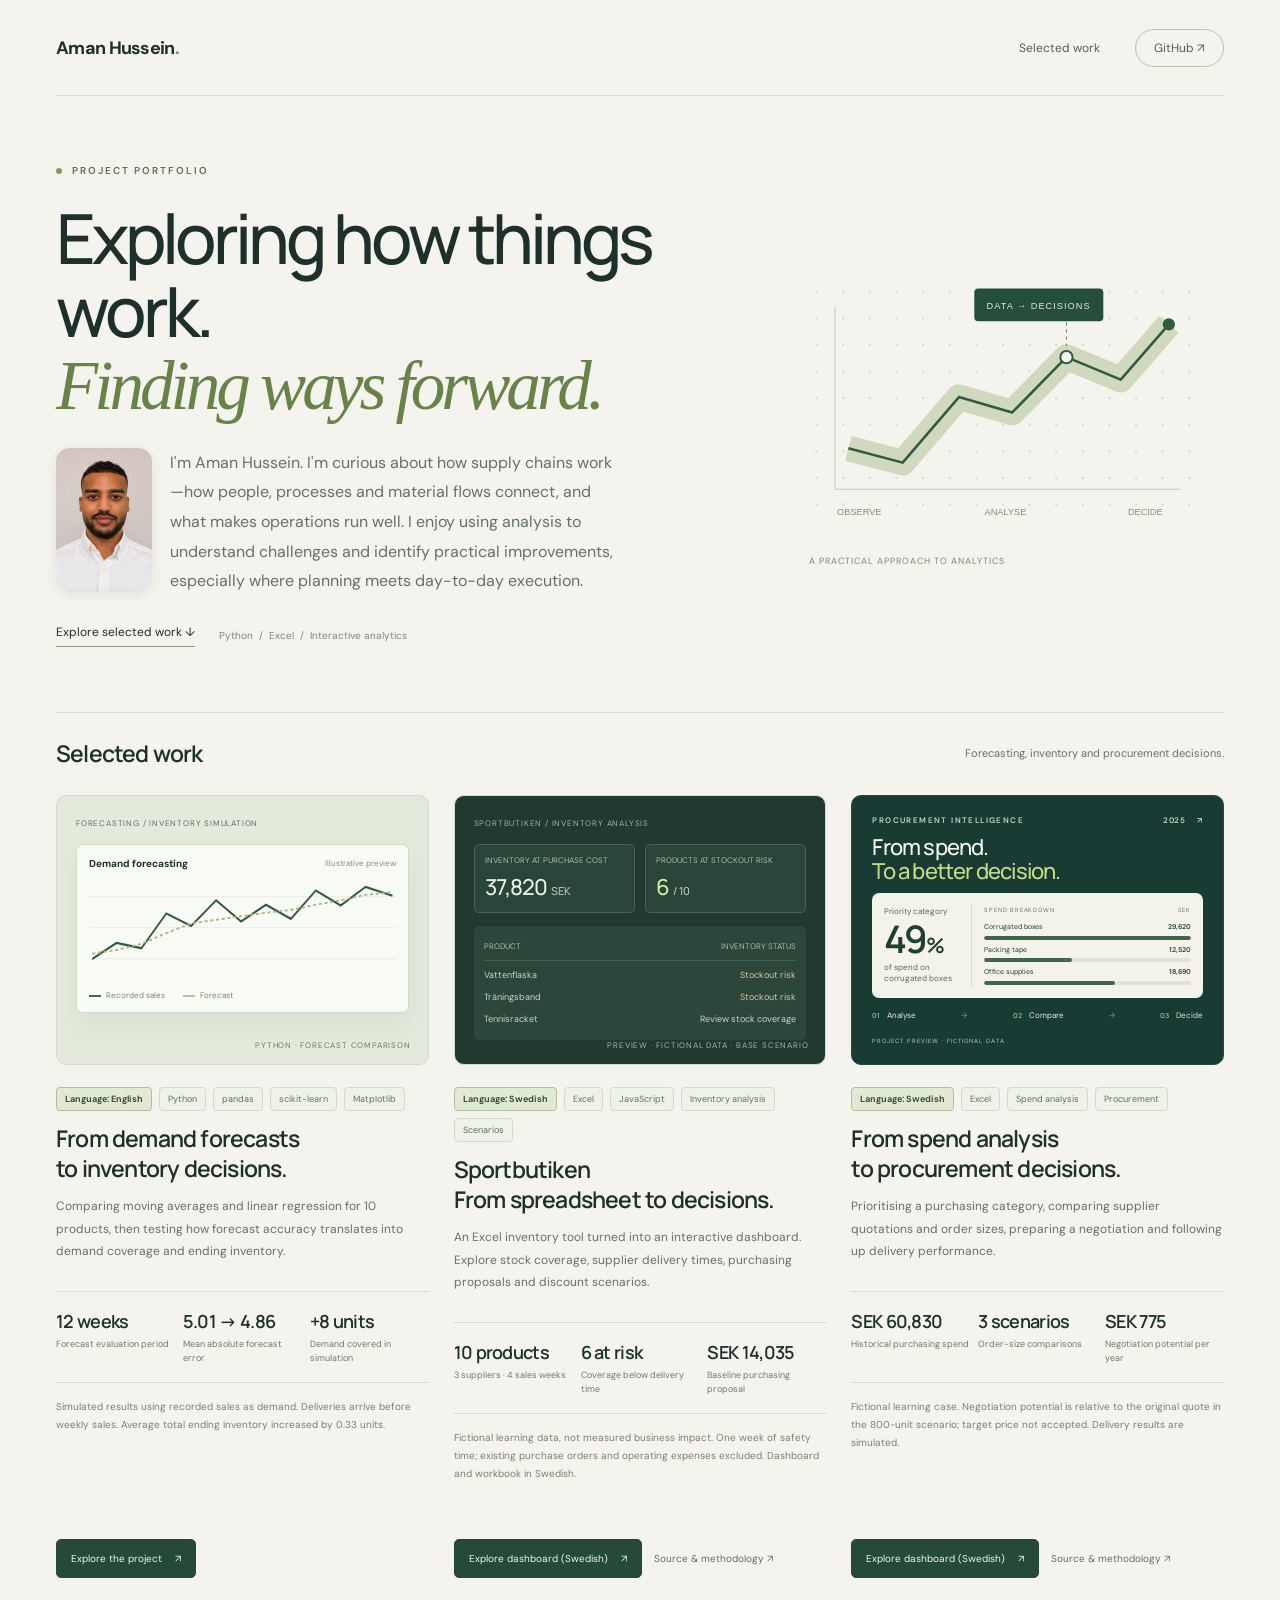
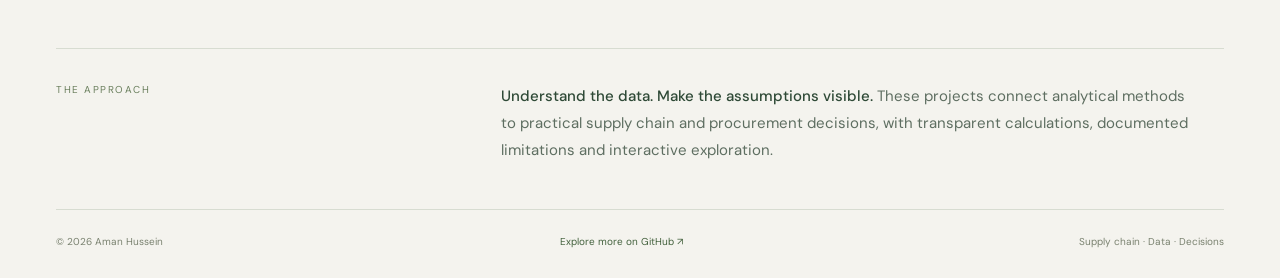
==== commit 58b00d31: "Redesign procurement preview with stronger editorial hierarchy" ====
--- a/index.html
+++ b/index.html
@@ -11,6 +11,31 @@
 *{box-sizing:border-box}html{scroll-behavior:smooth}body{margin:0;background:var(--paper);color:var(--ink);font:15px "DM Sans",sans-serif;-webkit-font-smoothing:antialiased}a{color:inherit}a:focus-visible{outline:3px solid #769449;outline-offset:6px}::selection{background:#d0e5a8}nav,main,footer{width:min(1320px,calc(100% - 112px));margin:auto}nav{height:96px;display:flex;justify-content:space-between;align-items:center;border-bottom:1px solid var(--line)}.name{text-decoration:none;font-weight:700;letter-spacing:-.7px;font-size:18px}.name span{color:#7c8c72}.nav-links{display:flex;gap:35px;align-items:center}.nav-links a{text-decoration:none;font-size:12px;color:#4f6155}.nav-links a:hover{color:#1f442d}.external{border:1px solid #b9c6b0;border-radius:30px;padding:10px 18px}.hero{display:grid;grid-template-columns:1.4fr 1fr;gap:40px;padding:68px 0 65px;position:relative;align-items:center}.eyebrow{font-size:10px;letter-spacing:2px;font-weight:600;text-transform:uppercase;color:#55774c;display:flex;align-items:center;gap:10px}.eyebrow:before{content:"";height:6px;width:6px;background:#799d56;border-radius:50%}h1{font:500 clamp(46px,5.4vw,76px)/1.05 Manrope,sans-serif;letter-spacing:-4px;margin:25px 0}.emphasis{font-family:Georgia,serif;font-style:italic;font-weight:400;color:#68834a}.intro{font-size:16px;line-height:1.85;max-width:480px;color:var(--muted);margin:25px 0}.hero-bottom{display:flex;align-items:center;gap:24px;margin-top:28px}.text-link{font-size:12px;text-decoration:none;border-bottom:1px solid #8ea280;padding-bottom:6px}.discipline{font-size:10px;color:#7c877b}.hero-art{position:relative;padding:20px 5px 0 35px}.hero-art svg{width:100%;display:block;overflow:visible}.art-caption{display:flex;justify-content:space-between;color:#7a8b73;font-size:9px;letter-spacing:1px;margin:10px 20px 0}.work-head{display:flex;align-items:center;justify-content:space-between;padding:24px 0 26px;border-top:1px solid var(--line)}.work-title{display:flex;gap:16px;align-items:baseline}h2{font:600 23px Manrope,sans-serif;letter-spacing:-.8px;margin:0}.counter{font-size:10px;color:#75836d;border:1px solid #cbd4c4;border-radius:20px;padding:4px 8px}.work-head p{font-size:11px;color:var(--muted);margin:0}.projects{display:grid;grid-template-columns:1fr 1fr;gap:30px}.project{min-width:0;display:flex;flex-direction:column}.preview{display:block;position:relative;height:285px;border-radius:10px;overflow:hidden;text-decoration:none;border:1px solid #d1dbcd;transition:transform .25s,border-color .25s}.preview:hover{transform:translateY(-4px);border-color:#829b72}.preview-forecast{background:#e3e9db;padding:26px 29px}.preview-stock{background:#203a31;padding:26px 29px;color:#e9f1e6}.preview-meta{font-size:9px;letter-spacing:1.3px;font-weight:600;display:flex;justify-content:space-between;margin-bottom:16px}.preview-meta span:last-child{opacity:.65;font-weight:400}.mini-chart{background:#f8faf5;border:1px solid #d1dcc8;border-radius:7px;padding:16px 18px;box-shadow:0 12px 28px #4155360e}.mini-chart-header{display:flex;align-items:center;justify-content:space-between;font-size:10px}.mini-chart-header small{font-size:8px;color:#819077}.mini-chart svg{width:100%;height:126px;display:block}.chart-legend{display:flex;gap:18px;font-size:8px;color:#77876b;align-items:center}.chart-legend span:before{content:"";display:inline-block;width:12px;height:2px;background:#3d6850;vertical-align:middle;margin-right:5px}.chart-legend span:last-child:before{background:#b7c58c}.preview-label{position:absolute;right:17px;bottom:14px;font-size:8px;letter-spacing:.8px;color:#6c7e5e}.preview-stock .preview-label{color:#9fb7a8}.stock-dash{display:grid;grid-template-columns:1fr 1fr;gap:10px}.stock-kpi{border:1px solid #4a6255;border-radius:5px;padding:13px;background:#294438}.stock-kpi small{font-size:8px;color:#a8c1ae;display:block;margin-bottom:7px}.stock-kpi strong{font:500 24px Manrope;letter-spacing:-1px}.stock-kpi strong span{font-size:11px;color:#b9c9bc;margin-left:4px;letter-spacing:0}.stock-kpi:last-child strong{color:#d8e9af}.stock-list{margin-top:13px;padding:13px 15px;background:#2b463a;border-radius:5px;font-size:9px}.stock-line{display:flex;justify-content:space-between;padding:5px 0;color:#c4d8c9}.stock-line:first-child{border-bottom:1px solid #456151;padding-bottom:9px;margin-bottom:3px;color:#a9bea9;font-size:8px}.risk{color:#e4c197!important}.tag-row{display:flex;gap:7px;flex-wrap:wrap;padding:22px 0 13px}.tag{font-size:9px;color:#5c7357;border:1px solid #d1dbca;border-radius:4px;padding:5px 8px;background:#eff2e9}.project h3{font:600 clamp(21px,2.15vw,29px)/1.3 Manrope;letter-spacing:-1px;margin:0 0 12px;max-width:510px}.project-description{font-size:13px;line-height:1.85;color:var(--muted);margin:0;max-width:540px;min-height:74px}.project-facts{display:grid;grid-template-columns:repeat(3,1fr);border-top:1px solid var(--line);border-bottom:1px solid var(--line);margin:22px 0 15px;padding:17px 0;gap:14px}.fact strong{display:block;font:600 21px Manrope;letter-spacing:-.7px}.fact small{display:block;font-size:10px;line-height:1.5;color:#6d7c67;margin-top:5px}.project-note{font-size:10px;line-height:1.8;color:#788270;margin:0 0 20px;min-height:54px}.project-actions{display:flex;align-items:center;gap:22px;margin-top:auto;padding-bottom:12px}.button{background:#254a37;border:1px solid #254a37;color:#f2f5e9;text-decoration:none;padding:12px 19px;border-radius:5px;font-size:11px;display:inline-flex;align-items:center;justify-content:space-between;gap:22px;transition:background .15s}.button:hover{background:#376247}.source-link{font-size:10px;text-decoration:none;color:#63715c}.source-link:hover{text-decoration:underline}.approach{border-top:1px solid var(--line);margin-top:58px;display:grid;grid-template-columns:.8fr 1.5fr;gap:60px;padding:34px 0 45px}.approach-title{font-size:10px;letter-spacing:1.5px;color:#6a7f5d;text-transform:uppercase}.approach p{margin:0;font-size:15px;line-height:1.8;color:#5e6e61;max-width:700px}.approach p strong{font-weight:500;color:#2e4936}footer{border-top:1px solid var(--line);padding:25px 0 30px;display:flex;justify-content:space-between;align-items:center;color:#79816f;font-size:10px}footer a{text-decoration:none;color:#43613d}.mobile-only{display:none}@media(min-width:1600px){.hero{padding-top:82px;padding-bottom:80px}.preview{height:310px}.mini-chart svg{height:145px}.stock-kpi{padding:17px}.stock-list{padding-top:17px;padding-bottom:17px}}@media(max-width:1050px){nav,main,footer{width:calc(100% - 64px)}.hero{grid-template-columns:1.25fr 1fr;gap:20px}h1{font-size:55px;letter-spacing:-3px}.hero-art{padding-left:0}.preview{height:265px;padding:22px}.preview-meta{font-size:8px}.mini-chart{padding:13px}.mini-chart svg{height:115px}.project-facts{gap:10px}.fact strong{font-size:18px}.project-actions{gap:14px}.button{padding:11px 13px;gap:15px}.source-link{font-size:9px}}@media(max-width:760px){nav,main,footer{width:calc(100% - 40px)}nav{height:76px}.nav-links{gap:16px}.nav-links a{font-size:11px}.hero{grid-template-columns:1fr;padding:42px 0 40px}.hero-art{display:none}h1{font-size:clamp(44px,9vw,66px);letter-spacing:-2.8px}.intro{font-size:15px;max-width:520px}.projects{grid-template-columns:1fr;gap:40px}.work-head{align-items:start;gap:15px}.work-head p{max-width:135px;text-align:right;line-height:1.6;font-size:10px}.preview{height:285px}.mini-chart svg{height:133px}.project-description,.project-note{min-height:0}.fact strong{font-size:22px}.approach{grid-template-columns:1fr;gap:18px;margin-top:35px;padding-top:27px}.project h3{font-size:27px}.project-actions{gap:23px}.button{font-size:12px;padding:13px 17px}.source-link{font-size:11px}.hero-bottom{gap:17px}.discipline{font-size:9px}.external{padding:8px 12px}footer{gap:20px;line-height:1.7}}@media(prefers-reduced-motion:reduce){html{scroll-behavior:auto}*{transition:none!important}}
 .language-tag{background:#e1e9d5;border-color:#aebf99;color:#36512d;font-weight:700}
 .preview-procurement{background:#e9e7dc;padding:26px 25px;color:#344a36}.procurement-mini{background:#fbfbf5;border:1px solid #d1d6c5;border-radius:6px;padding:17px 16px}.procurement-mini-title{display:flex;justify-content:space-between;font-size:10px;margin-bottom:18px}.procurement-mini-title span{font-size:8px;color:#7d8972}.procurement-mini-row{display:grid;grid-template-columns:90px 1fr 45px;align-items:center;gap:10px;font-size:8px;margin:15px 0}.procurement-mini-row i{height:12px;background:#4e7046;border-radius:2px}.procurement-mini-row:nth-child(3) i{width:42%;background:#94a87b}.procurement-mini-row b{font-weight:400;text-align:right}.procurement-foot{border-top:1px solid #dce1d1;padding-top:12px;font-size:8px;color:#7d8c71}.preview-procurement .preview-label{color:#6a7c5d}@media(min-width:1200px){.projects{grid-template-columns:repeat(3,minmax(0,1fr));gap:25px}.project h3{font-size:23px;letter-spacing:-.8px}.preview{padding:22px 19px;height:270px}.preview-meta{font-size:8px;letter-spacing:.8px}.mini-chart{padding:12px}.mini-chart svg{height:120px}.stock-kpi{padding:10px}.stock-kpi strong{font-size:22px}.stock-list{padding:10px}.project-actions{flex-wrap:wrap;gap:12px}.project-facts{gap:8px}.fact strong{font-size:18px}.fact small{font-size:9px}.project-description{font-size:12px}.procurement-mini-row{grid-template-columns:84px 1fr 39px;gap:6px}.project-note{min-height:90px}.button{font-size:10px;padding:12px 14px;gap:13px}}.intro-profile{display:flex;align-items:flex-start;gap:18px;margin:25px 0;max-width:560px}.profile-photo{width:96px;height:144px;flex:0 0 96px;border-radius:14px;object-fit:cover;object-position:center;box-shadow:0 2px 12px rgba(37,78,60,.08)}.intro-profile .intro{margin:0;min-width:0}@media(max-width:760px){.intro-profile{gap:14px}.profile-photo{width:80px;height:120px;flex-basis:80px;border-radius:12px}}
+
+/* Procurement project preview */
+.preview.preview-procurement{background:#183c33;color:#f7f7ef;padding:19px 20px;height:270px;border-color:#244a3f;display:flex;flex-direction:column;gap:0}
+.proc-overline{display:flex;justify-content:space-between;align-items:center;font-size:8px;letter-spacing:1.4px;color:#c3d3c3;font-weight:600}
+.proc-overline>span:last-child{letter-spacing:.6px;display:flex;gap:12px}
+.proc-headline{font:500 22px/1.1 Manrope,sans-serif;letter-spacing:-.8px;margin:10px 0 10px}
+.proc-headline em{font-style:normal;color:#c3dc89}
+.proc-analysis{display:grid;grid-template-columns:106px 1fr;gap:16px;background:#f4f3ea;border-radius:7px;padding:12px 14px;color:#213e33;min-height:105px}
+.proc-focus{border-right:1px solid #d7ddce;display:flex;flex-direction:column;justify-content:center}
+.proc-caption{font-size:8px;color:#526957}
+.proc-focus>strong{font:600 38px/1.1 Manrope,sans-serif;letter-spacing:-2px;margin:2px 0}
+.proc-focus>strong span{font-size:21px;letter-spacing:-.5px}
+.proc-focus-label{font-size:8px;line-height:1.4;color:#526957}
+.proc-ranking{min-width:0;align-self:center}
+.proc-rank-heading{display:flex;justify-content:space-between;font-size:6px;letter-spacing:.8px;color:#647563;margin-bottom:9px}
+.proc-bar-label{display:flex;justify-content:space-between;gap:5px;font-size:7px;line-height:1.2;margin:6px 0 4px}
+.proc-bar-label b{font-weight:600;font-variant-numeric:tabular-nums}
+.proc-track{height:4px;background:#e0e4d8;border-radius:2px;overflow:hidden}
+.proc-track i{display:block;height:100%;background:#40664b;border-radius:2px}
+.proc-journey{display:flex;align-items:center;justify-content:space-between;gap:6px;font-size:8px;margin-top:12px;color:#e0e9dc}
+.proc-journey span{white-space:nowrap}.proc-journey b{color:#b5cb8d;font-size:7px;margin-right:5px;font-weight:500}
+.proc-journey i{font-style:normal;color:#789486}
+.proc-disclaimer{font-size:6px;letter-spacing:1px;color:#b8c9b8;margin-top:auto;padding-top:9px}
+@media(min-width:1200px){.proc-analysis{grid-template-columns:88px 1fr;gap:12px;padding:11px 12px}.proc-headline{font-size:22px}}
+@media(max-width:400px){.preview.preview-procurement{padding:17px}.proc-analysis{grid-template-columns:86px 1fr;gap:10px;padding:12px}.proc-headline{font-size:22px}}
 </style>
 </head>
 <body>
@@ -43,9 +68,17 @@
 </article>
 <article class="project">
 <a class="preview preview-procurement" href="procurement/" aria-label="Explore spend analysis and procurement decisions">
-<div class="preview-meta"><span>PROCUREMENT / SPEND ANALYSIS</span></div>
-<div class="procurement-mini"><div class="procurement-mini-title"><strong>Where does the spend go?</strong><span>2025 · SEK</span></div><div class="procurement-mini-row"><span>Corrugated boxes</span><i></i><b>29,620</b></div><div class="procurement-mini-row"><span>Packing tape</span><i></i><b>12,520</b></div><div class="procurement-foot">Quotation evaluation · Order scenarios · OTIF</div></div>
-<span class="preview-label">PREVIEW · FICTIONAL LEARNING DATA</span></a>
+<div class="proc-overline"><span>PROCUREMENT INTELLIGENCE</span><span>2025 <span aria-hidden="true">↗</span></span></div>
+<div class="proc-headline">From spend.<br><em>To a better decision.</em></div>
+<div class="proc-analysis">
+<div class="proc-focus"><span class="proc-caption">Priority category</span><strong>49<span>%</span></strong><span class="proc-focus-label">of spend on<br>corrugated boxes</span></div>
+<div class="proc-ranking"><div class="proc-rank-heading"><span>SPEND BREAKDOWN</span><span>SEK</span></div>
+<div class="proc-bar-label"><span>Corrugated boxes</span><b>29,620</b></div><div class="proc-track"><i style="width:100%"></i></div>
+<div class="proc-bar-label"><span>Packing tape</span><b>12,520</b></div><div class="proc-track"><i style="width:42.27%"></i></div>
+<div class="proc-bar-label"><span>Office supplies</span><b>18,690</b></div><div class="proc-track"><i style="width:63.10%"></i></div></div>
+</div>
+<div class="proc-journey"><span><b>01</b> Analyse</span><i aria-hidden="true">→</i><span><b>02</b> Compare</span><i aria-hidden="true">→</i><span><b>03</b> Decide</span></div>
+<span class="proc-disclaimer">PROJECT PREVIEW · FICTIONAL DATA</span></a>
 <div class="tag-row"><span class="tag language-tag">Language: <span lang="en">Swedish</span></span><span class="tag">Excel</span><span class="tag">Spend analysis</span><span class="tag">Procurement</span></div>
 <h3>From spend analysis<br>to procurement decisions.</h3><p class="project-description">Prioritising a purchasing category, comparing supplier quotations and order sizes, preparing a negotiation and following up delivery performance.</p>
 <div class="project-facts"><div class="fact"><strong>SEK 60,830</strong><small>Historical purchasing spend</small></div><div class="fact"><strong>3 scenarios</strong><small>Order-size comparisons</small></div><div class="fact"><strong>SEK 775</strong><small>Negotiation potential per year</small></div></div>
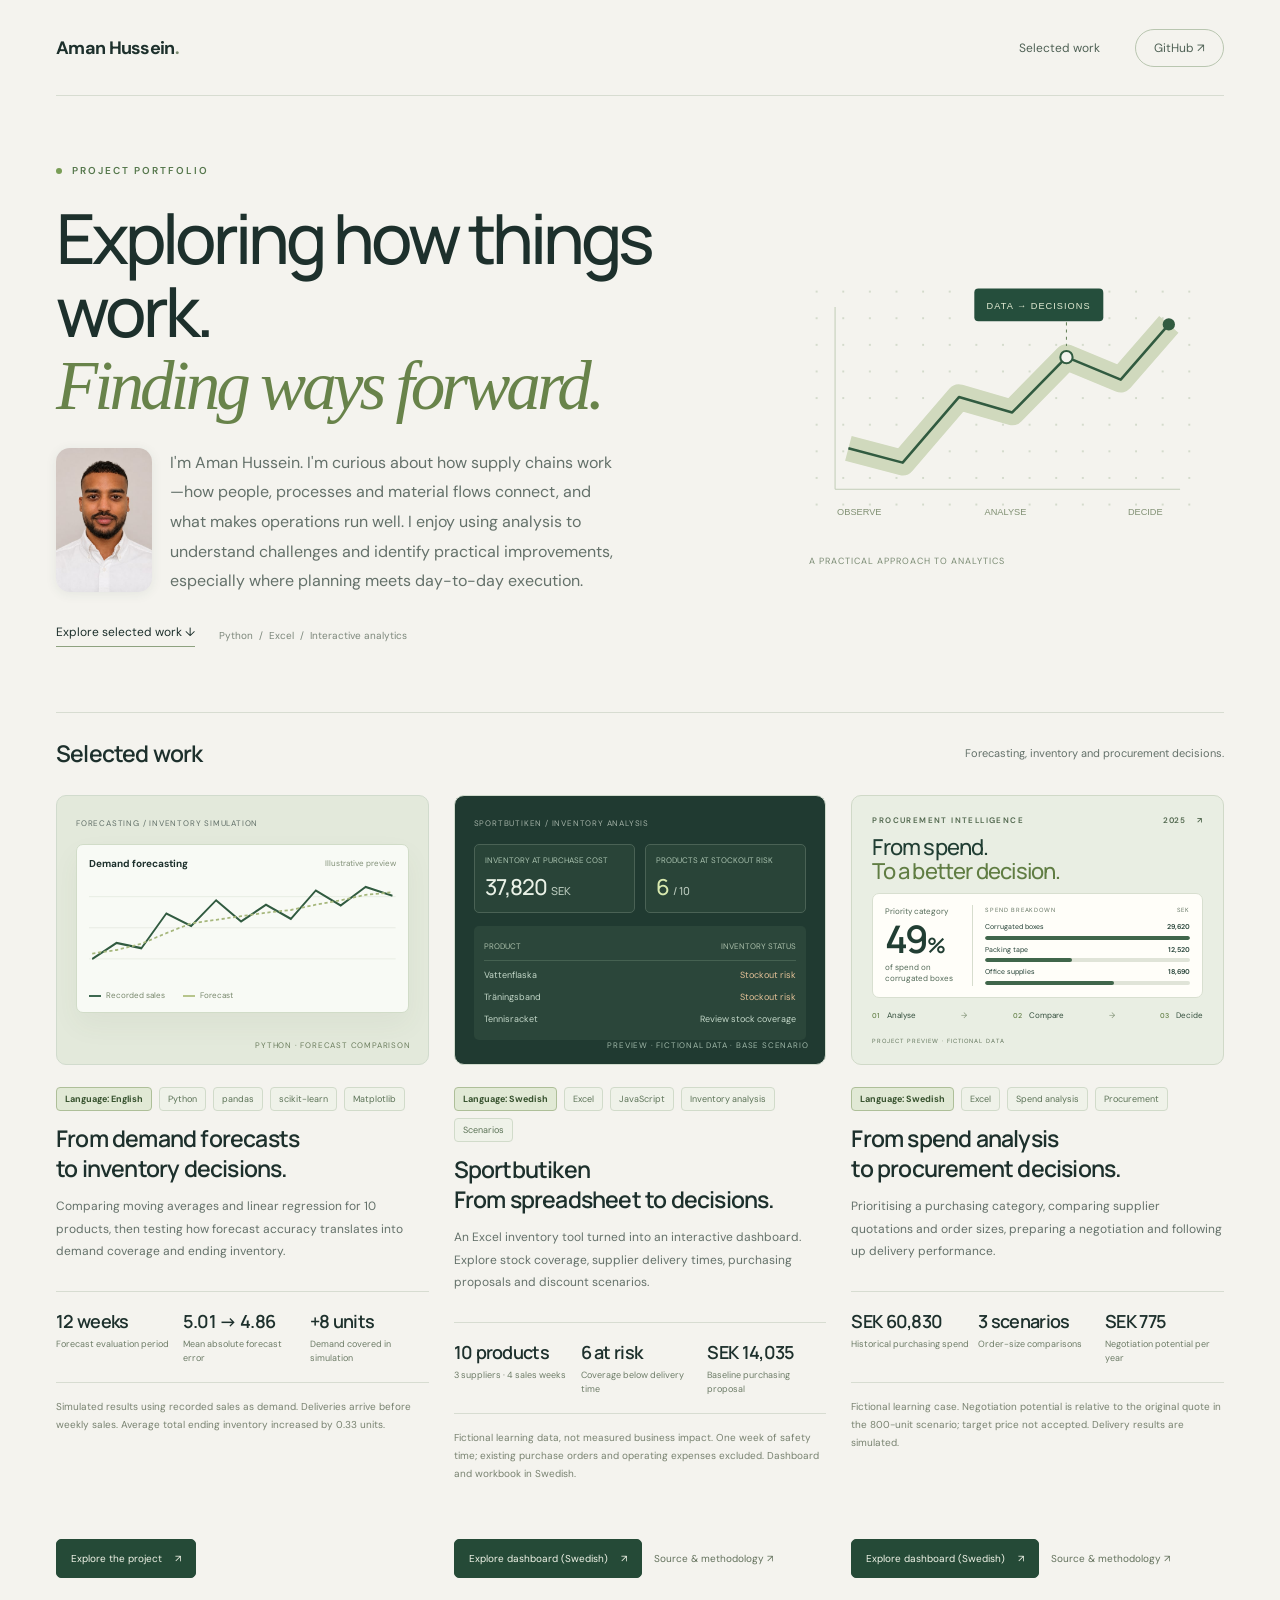
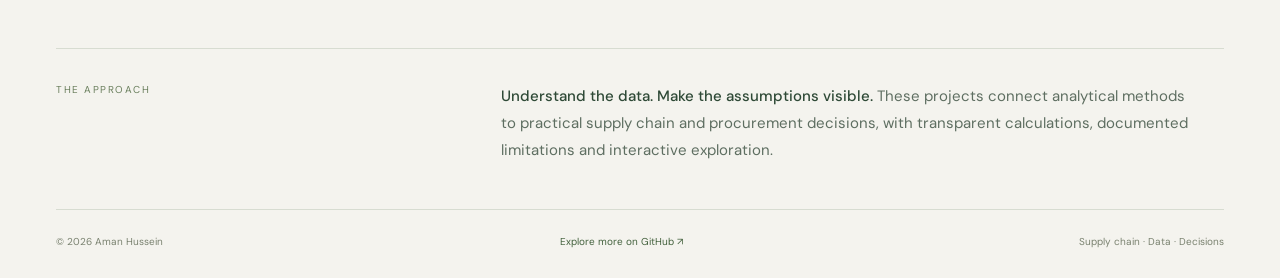
==== commit 0e7d26fd: "Use light palette for procurement preview" ====
--- a/index.html
+++ b/index.html
@@ -36,6 +36,16 @@
 .proc-disclaimer{font-size:6px;letter-spacing:1px;color:#b8c9b8;margin-top:auto;padding-top:9px}
 @media(min-width:1200px){.proc-analysis{grid-template-columns:88px 1fr;gap:12px;padding:11px 12px}.proc-headline{font-size:22px}}
 @media(max-width:400px){.preview.preview-procurement{padding:17px}.proc-analysis{grid-template-columns:86px 1fr;gap:10px;padding:12px}.proc-headline{font-size:22px}}
+
+/* Light procurement preview */
+.preview.preview-procurement{background:#e9eee3;color:#213e33;border-color:#d0d9c8}
+.proc-overline{color:#51674e}
+.proc-headline em{color:#607d43}
+.proc-analysis{background:#fffef9;border:1px solid #d8dfd0}
+.proc-journey{color:#344f3d}
+.proc-journey b{color:#607d43}
+.proc-journey i{color:#809276}
+.proc-disclaimer{color:#61745b}
 </style>
 </head>
 <body>
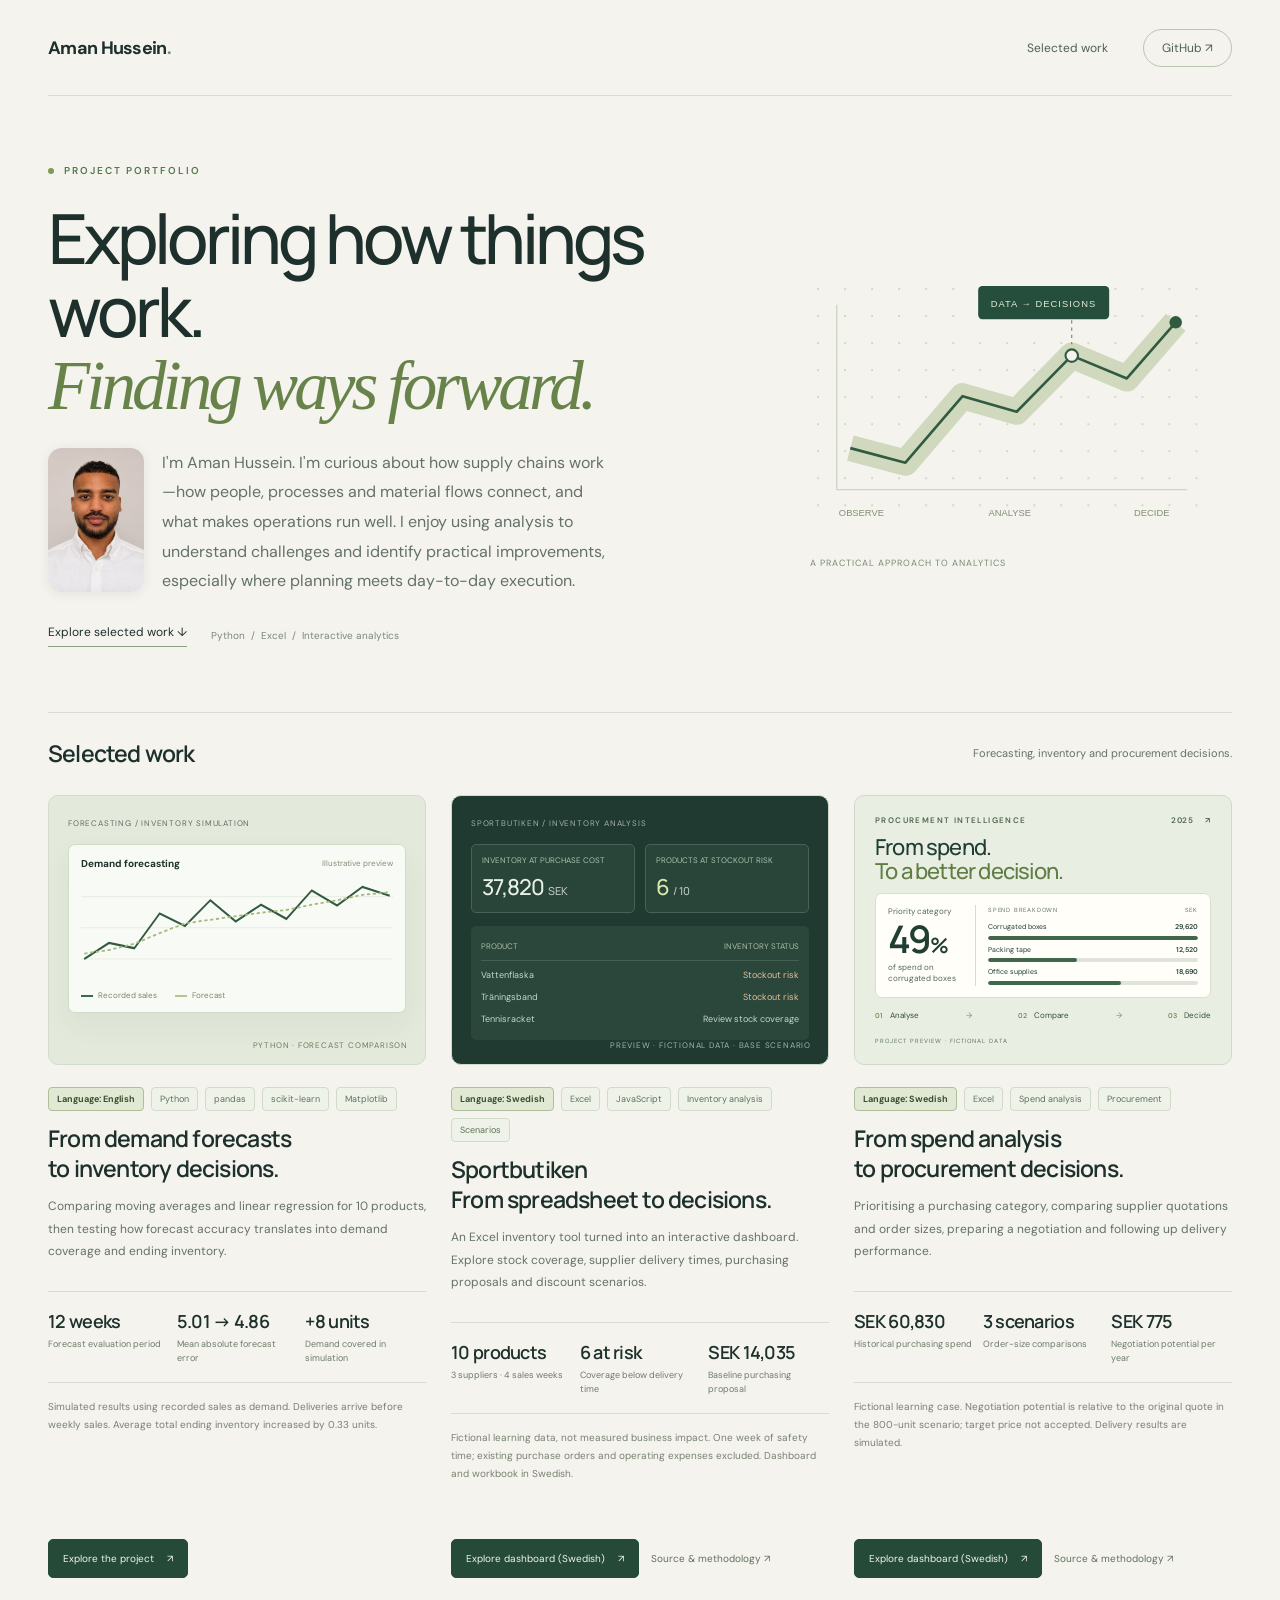
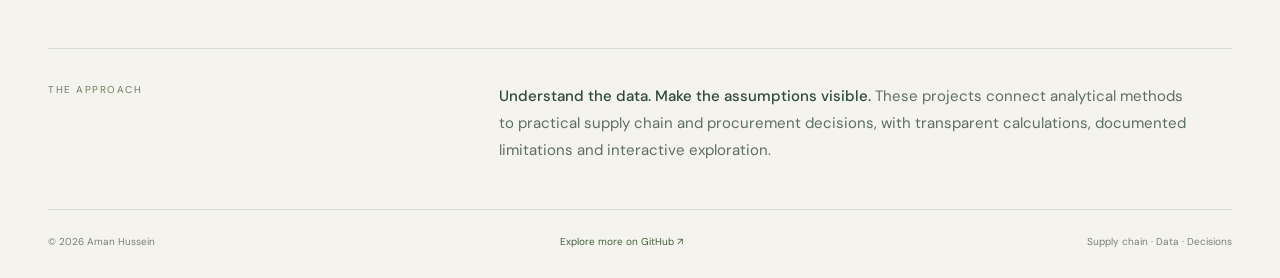
==== commit d50902e6: "Widen desktop portfolio layout to reduce side whitespace" ====
--- a/index.html
+++ b/index.html
@@ -8,7 +8,7 @@
 <link href="https://fonts.googleapis.com/css2?family=DM+Sans:wght@400;500;600;700&family=Manrope:wght@400;500;600;700;800&display=swap" rel="stylesheet">
 <style>
 :root{--paper:#f4f3ee;--ink:#1d302c;--muted:#64716a;--green:#254e3c;--lime:#c3dc89;--line:#d7dcd1}
-*{box-sizing:border-box}html{scroll-behavior:smooth}body{margin:0;background:var(--paper);color:var(--ink);font:15px "DM Sans",sans-serif;-webkit-font-smoothing:antialiased}a{color:inherit}a:focus-visible{outline:3px solid #769449;outline-offset:6px}::selection{background:#d0e5a8}nav,main,footer{width:min(1320px,calc(100% - 112px));margin:auto}nav{height:96px;display:flex;justify-content:space-between;align-items:center;border-bottom:1px solid var(--line)}.name{text-decoration:none;font-weight:700;letter-spacing:-.7px;font-size:18px}.name span{color:#7c8c72}.nav-links{display:flex;gap:35px;align-items:center}.nav-links a{text-decoration:none;font-size:12px;color:#4f6155}.nav-links a:hover{color:#1f442d}.external{border:1px solid #b9c6b0;border-radius:30px;padding:10px 18px}.hero{display:grid;grid-template-columns:1.4fr 1fr;gap:40px;padding:68px 0 65px;position:relative;align-items:center}.eyebrow{font-size:10px;letter-spacing:2px;font-weight:600;text-transform:uppercase;color:#55774c;display:flex;align-items:center;gap:10px}.eyebrow:before{content:"";height:6px;width:6px;background:#799d56;border-radius:50%}h1{font:500 clamp(46px,5.4vw,76px)/1.05 Manrope,sans-serif;letter-spacing:-4px;margin:25px 0}.emphasis{font-family:Georgia,serif;font-style:italic;font-weight:400;color:#68834a}.intro{font-size:16px;line-height:1.85;max-width:480px;color:var(--muted);margin:25px 0}.hero-bottom{display:flex;align-items:center;gap:24px;margin-top:28px}.text-link{font-size:12px;text-decoration:none;border-bottom:1px solid #8ea280;padding-bottom:6px}.discipline{font-size:10px;color:#7c877b}.hero-art{position:relative;padding:20px 5px 0 35px}.hero-art svg{width:100%;display:block;overflow:visible}.art-caption{display:flex;justify-content:space-between;color:#7a8b73;font-size:9px;letter-spacing:1px;margin:10px 20px 0}.work-head{display:flex;align-items:center;justify-content:space-between;padding:24px 0 26px;border-top:1px solid var(--line)}.work-title{display:flex;gap:16px;align-items:baseline}h2{font:600 23px Manrope,sans-serif;letter-spacing:-.8px;margin:0}.counter{font-size:10px;color:#75836d;border:1px solid #cbd4c4;border-radius:20px;padding:4px 8px}.work-head p{font-size:11px;color:var(--muted);margin:0}.projects{display:grid;grid-template-columns:1fr 1fr;gap:30px}.project{min-width:0;display:flex;flex-direction:column}.preview{display:block;position:relative;height:285px;border-radius:10px;overflow:hidden;text-decoration:none;border:1px solid #d1dbcd;transition:transform .25s,border-color .25s}.preview:hover{transform:translateY(-4px);border-color:#829b72}.preview-forecast{background:#e3e9db;padding:26px 29px}.preview-stock{background:#203a31;padding:26px 29px;color:#e9f1e6}.preview-meta{font-size:9px;letter-spacing:1.3px;font-weight:600;display:flex;justify-content:space-between;margin-bottom:16px}.preview-meta span:last-child{opacity:.65;font-weight:400}.mini-chart{background:#f8faf5;border:1px solid #d1dcc8;border-radius:7px;padding:16px 18px;box-shadow:0 12px 28px #4155360e}.mini-chart-header{display:flex;align-items:center;justify-content:space-between;font-size:10px}.mini-chart-header small{font-size:8px;color:#819077}.mini-chart svg{width:100%;height:126px;display:block}.chart-legend{display:flex;gap:18px;font-size:8px;color:#77876b;align-items:center}.chart-legend span:before{content:"";display:inline-block;width:12px;height:2px;background:#3d6850;vertical-align:middle;margin-right:5px}.chart-legend span:last-child:before{background:#b7c58c}.preview-label{position:absolute;right:17px;bottom:14px;font-size:8px;letter-spacing:.8px;color:#6c7e5e}.preview-stock .preview-label{color:#9fb7a8}.stock-dash{display:grid;grid-template-columns:1fr 1fr;gap:10px}.stock-kpi{border:1px solid #4a6255;border-radius:5px;padding:13px;background:#294438}.stock-kpi small{font-size:8px;color:#a8c1ae;display:block;margin-bottom:7px}.stock-kpi strong{font:500 24px Manrope;letter-spacing:-1px}.stock-kpi strong span{font-size:11px;color:#b9c9bc;margin-left:4px;letter-spacing:0}.stock-kpi:last-child strong{color:#d8e9af}.stock-list{margin-top:13px;padding:13px 15px;background:#2b463a;border-radius:5px;font-size:9px}.stock-line{display:flex;justify-content:space-between;padding:5px 0;color:#c4d8c9}.stock-line:first-child{border-bottom:1px solid #456151;padding-bottom:9px;margin-bottom:3px;color:#a9bea9;font-size:8px}.risk{color:#e4c197!important}.tag-row{display:flex;gap:7px;flex-wrap:wrap;padding:22px 0 13px}.tag{font-size:9px;color:#5c7357;border:1px solid #d1dbca;border-radius:4px;padding:5px 8px;background:#eff2e9}.project h3{font:600 clamp(21px,2.15vw,29px)/1.3 Manrope;letter-spacing:-1px;margin:0 0 12px;max-width:510px}.project-description{font-size:13px;line-height:1.85;color:var(--muted);margin:0;max-width:540px;min-height:74px}.project-facts{display:grid;grid-template-columns:repeat(3,1fr);border-top:1px solid var(--line);border-bottom:1px solid var(--line);margin:22px 0 15px;padding:17px 0;gap:14px}.fact strong{display:block;font:600 21px Manrope;letter-spacing:-.7px}.fact small{display:block;font-size:10px;line-height:1.5;color:#6d7c67;margin-top:5px}.project-note{font-size:10px;line-height:1.8;color:#788270;margin:0 0 20px;min-height:54px}.project-actions{display:flex;align-items:center;gap:22px;margin-top:auto;padding-bottom:12px}.button{background:#254a37;border:1px solid #254a37;color:#f2f5e9;text-decoration:none;padding:12px 19px;border-radius:5px;font-size:11px;display:inline-flex;align-items:center;justify-content:space-between;gap:22px;transition:background .15s}.button:hover{background:#376247}.source-link{font-size:10px;text-decoration:none;color:#63715c}.source-link:hover{text-decoration:underline}.approach{border-top:1px solid var(--line);margin-top:58px;display:grid;grid-template-columns:.8fr 1.5fr;gap:60px;padding:34px 0 45px}.approach-title{font-size:10px;letter-spacing:1.5px;color:#6a7f5d;text-transform:uppercase}.approach p{margin:0;font-size:15px;line-height:1.8;color:#5e6e61;max-width:700px}.approach p strong{font-weight:500;color:#2e4936}footer{border-top:1px solid var(--line);padding:25px 0 30px;display:flex;justify-content:space-between;align-items:center;color:#79816f;font-size:10px}footer a{text-decoration:none;color:#43613d}.mobile-only{display:none}@media(min-width:1600px){.hero{padding-top:82px;padding-bottom:80px}.preview{height:310px}.mini-chart svg{height:145px}.stock-kpi{padding:17px}.stock-list{padding-top:17px;padding-bottom:17px}}@media(max-width:1050px){nav,main,footer{width:calc(100% - 64px)}.hero{grid-template-columns:1.25fr 1fr;gap:20px}h1{font-size:55px;letter-spacing:-3px}.hero-art{padding-left:0}.preview{height:265px;padding:22px}.preview-meta{font-size:8px}.mini-chart{padding:13px}.mini-chart svg{height:115px}.project-facts{gap:10px}.fact strong{font-size:18px}.project-actions{gap:14px}.button{padding:11px 13px;gap:15px}.source-link{font-size:9px}}@media(max-width:760px){nav,main,footer{width:calc(100% - 40px)}nav{height:76px}.nav-links{gap:16px}.nav-links a{font-size:11px}.hero{grid-template-columns:1fr;padding:42px 0 40px}.hero-art{display:none}h1{font-size:clamp(44px,9vw,66px);letter-spacing:-2.8px}.intro{font-size:15px;max-width:520px}.projects{grid-template-columns:1fr;gap:40px}.work-head{align-items:start;gap:15px}.work-head p{max-width:135px;text-align:right;line-height:1.6;font-size:10px}.preview{height:285px}.mini-chart svg{height:133px}.project-description,.project-note{min-height:0}.fact strong{font-size:22px}.approach{grid-template-columns:1fr;gap:18px;margin-top:35px;padding-top:27px}.project h3{font-size:27px}.project-actions{gap:23px}.button{font-size:12px;padding:13px 17px}.source-link{font-size:11px}.hero-bottom{gap:17px}.discipline{font-size:9px}.external{padding:8px 12px}footer{gap:20px;line-height:1.7}}@media(prefers-reduced-motion:reduce){html{scroll-behavior:auto}*{transition:none!important}}
+*{box-sizing:border-box}html{scroll-behavior:smooth}body{margin:0;background:var(--paper);color:var(--ink);font:15px "DM Sans",sans-serif;-webkit-font-smoothing:antialiased}a{color:inherit}a:focus-visible{outline:3px solid #769449;outline-offset:6px}::selection{background:#d0e5a8}nav,main,footer{width:min(1800px,calc(100% - 96px));margin:auto}nav{height:96px;display:flex;justify-content:space-between;align-items:center;border-bottom:1px solid var(--line)}.name{text-decoration:none;font-weight:700;letter-spacing:-.7px;font-size:18px}.name span{color:#7c8c72}.nav-links{display:flex;gap:35px;align-items:center}.nav-links a{text-decoration:none;font-size:12px;color:#4f6155}.nav-links a:hover{color:#1f442d}.external{border:1px solid #b9c6b0;border-radius:30px;padding:10px 18px}.hero{display:grid;grid-template-columns:1.4fr 1fr;gap:40px;padding:68px 0 65px;position:relative;align-items:center}.eyebrow{font-size:10px;letter-spacing:2px;font-weight:600;text-transform:uppercase;color:#55774c;display:flex;align-items:center;gap:10px}.eyebrow:before{content:"";height:6px;width:6px;background:#799d56;border-radius:50%}h1{font:500 clamp(46px,5.4vw,76px)/1.05 Manrope,sans-serif;letter-spacing:-4px;margin:25px 0}.emphasis{font-family:Georgia,serif;font-style:italic;font-weight:400;color:#68834a}.intro{font-size:16px;line-height:1.85;max-width:480px;color:var(--muted);margin:25px 0}.hero-bottom{display:flex;align-items:center;gap:24px;margin-top:28px}.text-link{font-size:12px;text-decoration:none;border-bottom:1px solid #8ea280;padding-bottom:6px}.discipline{font-size:10px;color:#7c877b}.hero-art{position:relative;padding:20px 5px 0 35px}.hero-art svg{width:100%;display:block;overflow:visible}.art-caption{display:flex;justify-content:space-between;color:#7a8b73;font-size:9px;letter-spacing:1px;margin:10px 20px 0}.work-head{display:flex;align-items:center;justify-content:space-between;padding:24px 0 26px;border-top:1px solid var(--line)}.work-title{display:flex;gap:16px;align-items:baseline}h2{font:600 23px Manrope,sans-serif;letter-spacing:-.8px;margin:0}.counter{font-size:10px;color:#75836d;border:1px solid #cbd4c4;border-radius:20px;padding:4px 8px}.work-head p{font-size:11px;color:var(--muted);margin:0}.projects{display:grid;grid-template-columns:1fr 1fr;gap:30px}.project{min-width:0;display:flex;flex-direction:column}.preview{display:block;position:relative;height:285px;border-radius:10px;overflow:hidden;text-decoration:none;border:1px solid #d1dbcd;transition:transform .25s,border-color .25s}.preview:hover{transform:translateY(-4px);border-color:#829b72}.preview-forecast{background:#e3e9db;padding:26px 29px}.preview-stock{background:#203a31;padding:26px 29px;color:#e9f1e6}.preview-meta{font-size:9px;letter-spacing:1.3px;font-weight:600;display:flex;justify-content:space-between;margin-bottom:16px}.preview-meta span:last-child{opacity:.65;font-weight:400}.mini-chart{background:#f8faf5;border:1px solid #d1dcc8;border-radius:7px;padding:16px 18px;box-shadow:0 12px 28px #4155360e}.mini-chart-header{display:flex;align-items:center;justify-content:space-between;font-size:10px}.mini-chart-header small{font-size:8px;color:#819077}.mini-chart svg{width:100%;height:126px;display:block}.chart-legend{display:flex;gap:18px;font-size:8px;color:#77876b;align-items:center}.chart-legend span:before{content:"";display:inline-block;width:12px;height:2px;background:#3d6850;vertical-align:middle;margin-right:5px}.chart-legend span:last-child:before{background:#b7c58c}.preview-label{position:absolute;right:17px;bottom:14px;font-size:8px;letter-spacing:.8px;color:#6c7e5e}.preview-stock .preview-label{color:#9fb7a8}.stock-dash{display:grid;grid-template-columns:1fr 1fr;gap:10px}.stock-kpi{border:1px solid #4a6255;border-radius:5px;padding:13px;background:#294438}.stock-kpi small{font-size:8px;color:#a8c1ae;display:block;margin-bottom:7px}.stock-kpi strong{font:500 24px Manrope;letter-spacing:-1px}.stock-kpi strong span{font-size:11px;color:#b9c9bc;margin-left:4px;letter-spacing:0}.stock-kpi:last-child strong{color:#d8e9af}.stock-list{margin-top:13px;padding:13px 15px;background:#2b463a;border-radius:5px;font-size:9px}.stock-line{display:flex;justify-content:space-between;padding:5px 0;color:#c4d8c9}.stock-line:first-child{border-bottom:1px solid #456151;padding-bottom:9px;margin-bottom:3px;color:#a9bea9;font-size:8px}.risk{color:#e4c197!important}.tag-row{display:flex;gap:7px;flex-wrap:wrap;padding:22px 0 13px}.tag{font-size:9px;color:#5c7357;border:1px solid #d1dbca;border-radius:4px;padding:5px 8px;background:#eff2e9}.project h3{font:600 clamp(21px,2.15vw,29px)/1.3 Manrope;letter-spacing:-1px;margin:0 0 12px;max-width:510px}.project-description{font-size:13px;line-height:1.85;color:var(--muted);margin:0;max-width:540px;min-height:74px}.project-facts{display:grid;grid-template-columns:repeat(3,1fr);border-top:1px solid var(--line);border-bottom:1px solid var(--line);margin:22px 0 15px;padding:17px 0;gap:14px}.fact strong{display:block;font:600 21px Manrope;letter-spacing:-.7px}.fact small{display:block;font-size:10px;line-height:1.5;color:#6d7c67;margin-top:5px}.project-note{font-size:10px;line-height:1.8;color:#788270;margin:0 0 20px;min-height:54px}.project-actions{display:flex;align-items:center;gap:22px;margin-top:auto;padding-bottom:12px}.button{background:#254a37;border:1px solid #254a37;color:#f2f5e9;text-decoration:none;padding:12px 19px;border-radius:5px;font-size:11px;display:inline-flex;align-items:center;justify-content:space-between;gap:22px;transition:background .15s}.button:hover{background:#376247}.source-link{font-size:10px;text-decoration:none;color:#63715c}.source-link:hover{text-decoration:underline}.approach{border-top:1px solid var(--line);margin-top:58px;display:grid;grid-template-columns:.8fr 1.5fr;gap:60px;padding:34px 0 45px}.approach-title{font-size:10px;letter-spacing:1.5px;color:#6a7f5d;text-transform:uppercase}.approach p{margin:0;font-size:15px;line-height:1.8;color:#5e6e61;max-width:700px}.approach p strong{font-weight:500;color:#2e4936}footer{border-top:1px solid var(--line);padding:25px 0 30px;display:flex;justify-content:space-between;align-items:center;color:#79816f;font-size:10px}footer a{text-decoration:none;color:#43613d}.mobile-only{display:none}@media(min-width:1600px){.hero{padding-top:82px;padding-bottom:80px}.preview{height:310px}.mini-chart svg{height:145px}.stock-kpi{padding:17px}.stock-list{padding-top:17px;padding-bottom:17px}}@media(max-width:1050px){nav,main,footer{width:calc(100% - 64px)}.hero{grid-template-columns:1.25fr 1fr;gap:20px}h1{font-size:55px;letter-spacing:-3px}.hero-art{padding-left:0}.preview{height:265px;padding:22px}.preview-meta{font-size:8px}.mini-chart{padding:13px}.mini-chart svg{height:115px}.project-facts{gap:10px}.fact strong{font-size:18px}.project-actions{gap:14px}.button{padding:11px 13px;gap:15px}.source-link{font-size:9px}}@media(max-width:760px){nav,main,footer{width:calc(100% - 40px)}nav{height:76px}.nav-links{gap:16px}.nav-links a{font-size:11px}.hero{grid-template-columns:1fr;padding:42px 0 40px}.hero-art{display:none}h1{font-size:clamp(44px,9vw,66px);letter-spacing:-2.8px}.intro{font-size:15px;max-width:520px}.projects{grid-template-columns:1fr;gap:40px}.work-head{align-items:start;gap:15px}.work-head p{max-width:135px;text-align:right;line-height:1.6;font-size:10px}.preview{height:285px}.mini-chart svg{height:133px}.project-description,.project-note{min-height:0}.fact strong{font-size:22px}.approach{grid-template-columns:1fr;gap:18px;margin-top:35px;padding-top:27px}.project h3{font-size:27px}.project-actions{gap:23px}.button{font-size:12px;padding:13px 17px}.source-link{font-size:11px}.hero-bottom{gap:17px}.discipline{font-size:9px}.external{padding:8px 12px}footer{gap:20px;line-height:1.7}}@media(prefers-reduced-motion:reduce){html{scroll-behavior:auto}*{transition:none!important}}
 .language-tag{background:#e1e9d5;border-color:#aebf99;color:#36512d;font-weight:700}
 .preview-procurement{background:#e9e7dc;padding:26px 25px;color:#344a36}.procurement-mini{background:#fbfbf5;border:1px solid #d1d6c5;border-radius:6px;padding:17px 16px}.procurement-mini-title{display:flex;justify-content:space-between;font-size:10px;margin-bottom:18px}.procurement-mini-title span{font-size:8px;color:#7d8972}.procurement-mini-row{display:grid;grid-template-columns:90px 1fr 45px;align-items:center;gap:10px;font-size:8px;margin:15px 0}.procurement-mini-row i{height:12px;background:#4e7046;border-radius:2px}.procurement-mini-row:nth-child(3) i{width:42%;background:#94a87b}.procurement-mini-row b{font-weight:400;text-align:right}.procurement-foot{border-top:1px solid #dce1d1;padding-top:12px;font-size:8px;color:#7d8c71}.preview-procurement .preview-label{color:#6a7c5d}@media(min-width:1200px){.projects{grid-template-columns:repeat(3,minmax(0,1fr));gap:25px}.project h3{font-size:23px;letter-spacing:-.8px}.preview{padding:22px 19px;height:270px}.preview-meta{font-size:8px;letter-spacing:.8px}.mini-chart{padding:12px}.mini-chart svg{height:120px}.stock-kpi{padding:10px}.stock-kpi strong{font-size:22px}.stock-list{padding:10px}.project-actions{flex-wrap:wrap;gap:12px}.project-facts{gap:8px}.fact strong{font-size:18px}.fact small{font-size:9px}.project-description{font-size:12px}.procurement-mini-row{grid-template-columns:84px 1fr 39px;gap:6px}.project-note{min-height:90px}.button{font-size:10px;padding:12px 14px;gap:13px}}.intro-profile{display:flex;align-items:flex-start;gap:18px;margin:25px 0;max-width:560px}.profile-photo{width:96px;height:144px;flex:0 0 96px;border-radius:14px;object-fit:cover;object-position:center;box-shadow:0 2px 12px rgba(37,78,60,.08)}.intro-profile .intro{margin:0;min-width:0}@media(max-width:760px){.intro-profile{gap:14px}.profile-photo{width:80px;height:120px;flex-basis:80px;border-radius:12px}}
 
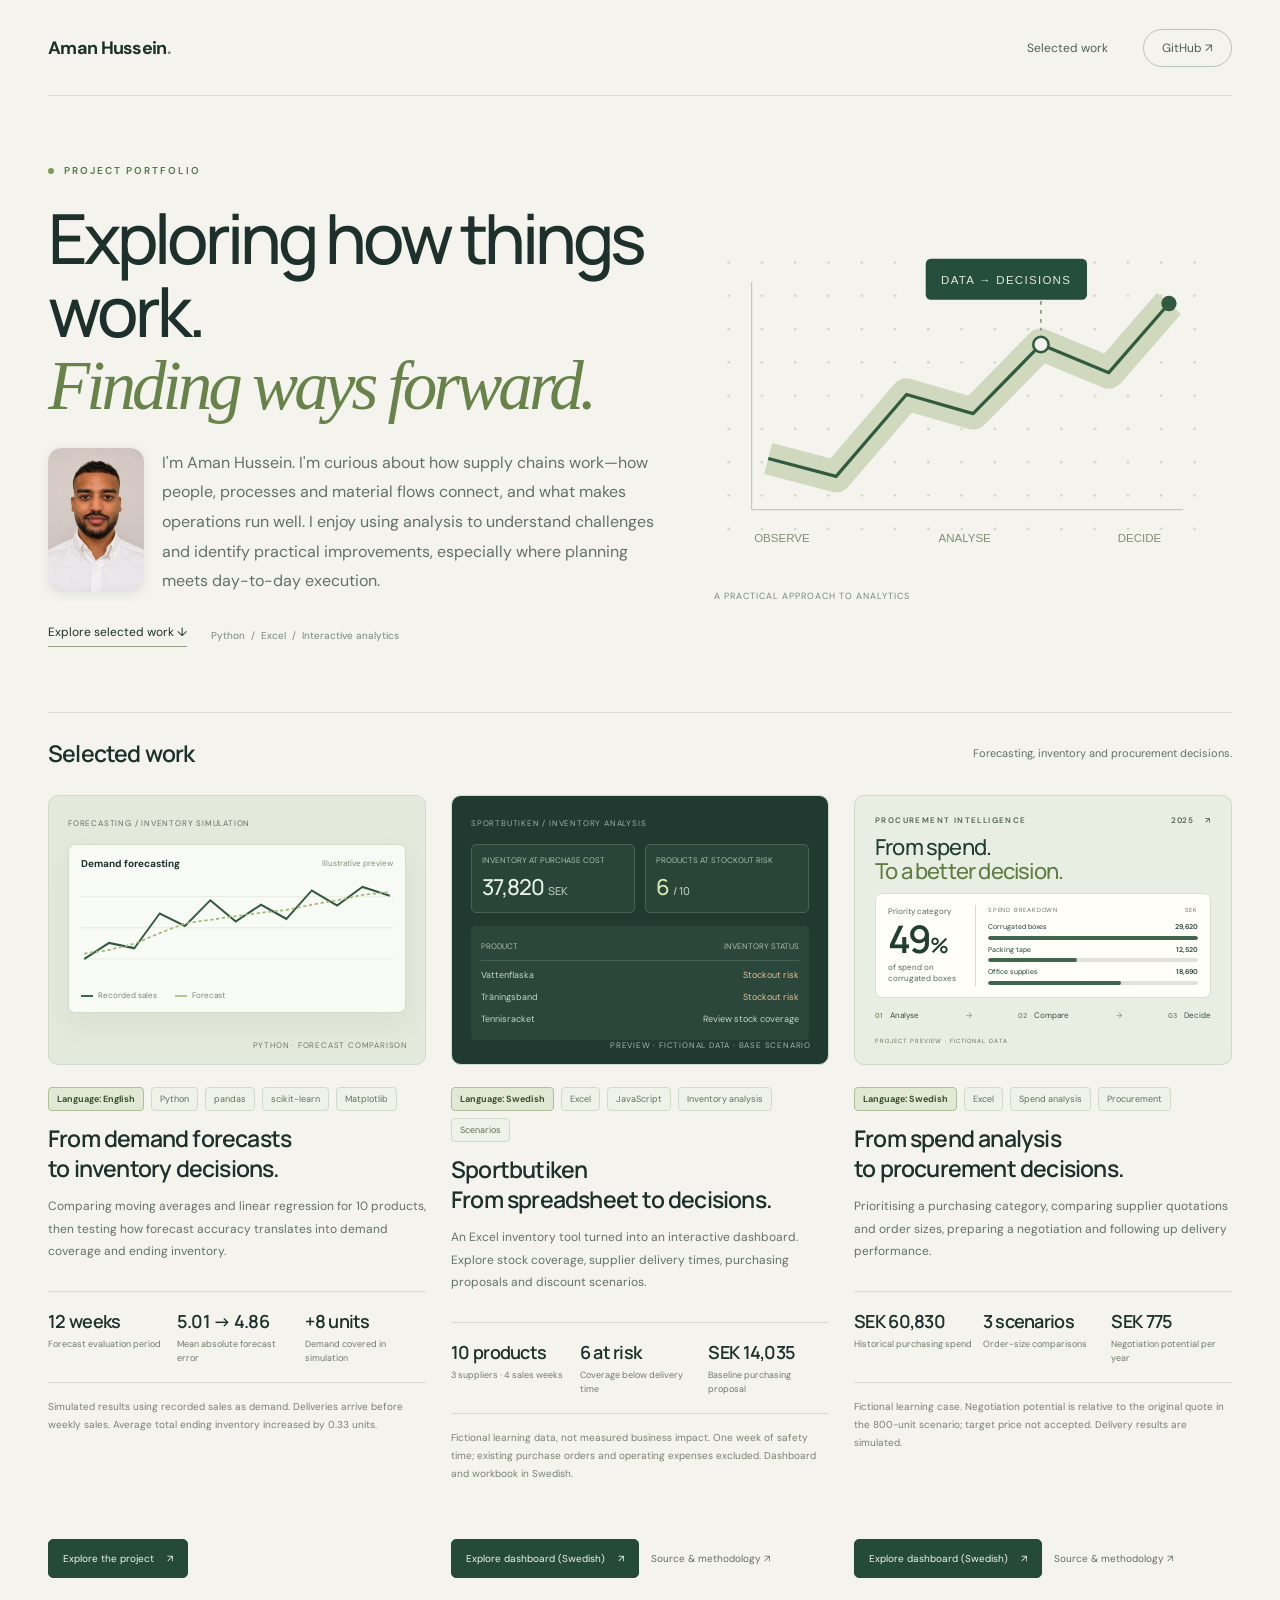
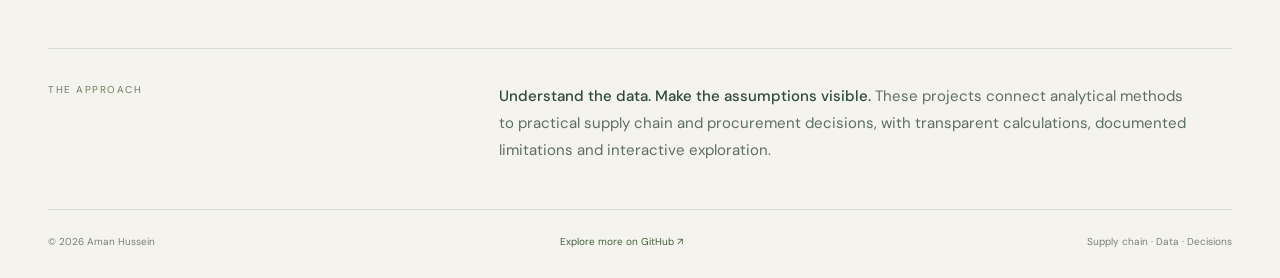
==== commit b014358b: "Tighten hero spacing and widen introductory text" ====
--- a/index.html
+++ b/index.html
@@ -46,6 +46,14 @@
 .proc-journey b{color:#607d43}
 .proc-journey i{color:#809276}
 .proc-disclaimer{color:#61745b}
+
+/* Bring the hero text and illustration together on desktop. */
+@media(min-width:1051px){
+.hero{grid-template-columns:minmax(0,1.15fr) minmax(0,1fr);gap:28px}
+.hero-art{padding:20px 0 0}
+.intro-profile{max-width:700px}
+.intro-profile .intro{max-width:none}
+}
 </style>
 </head>
 <body>
